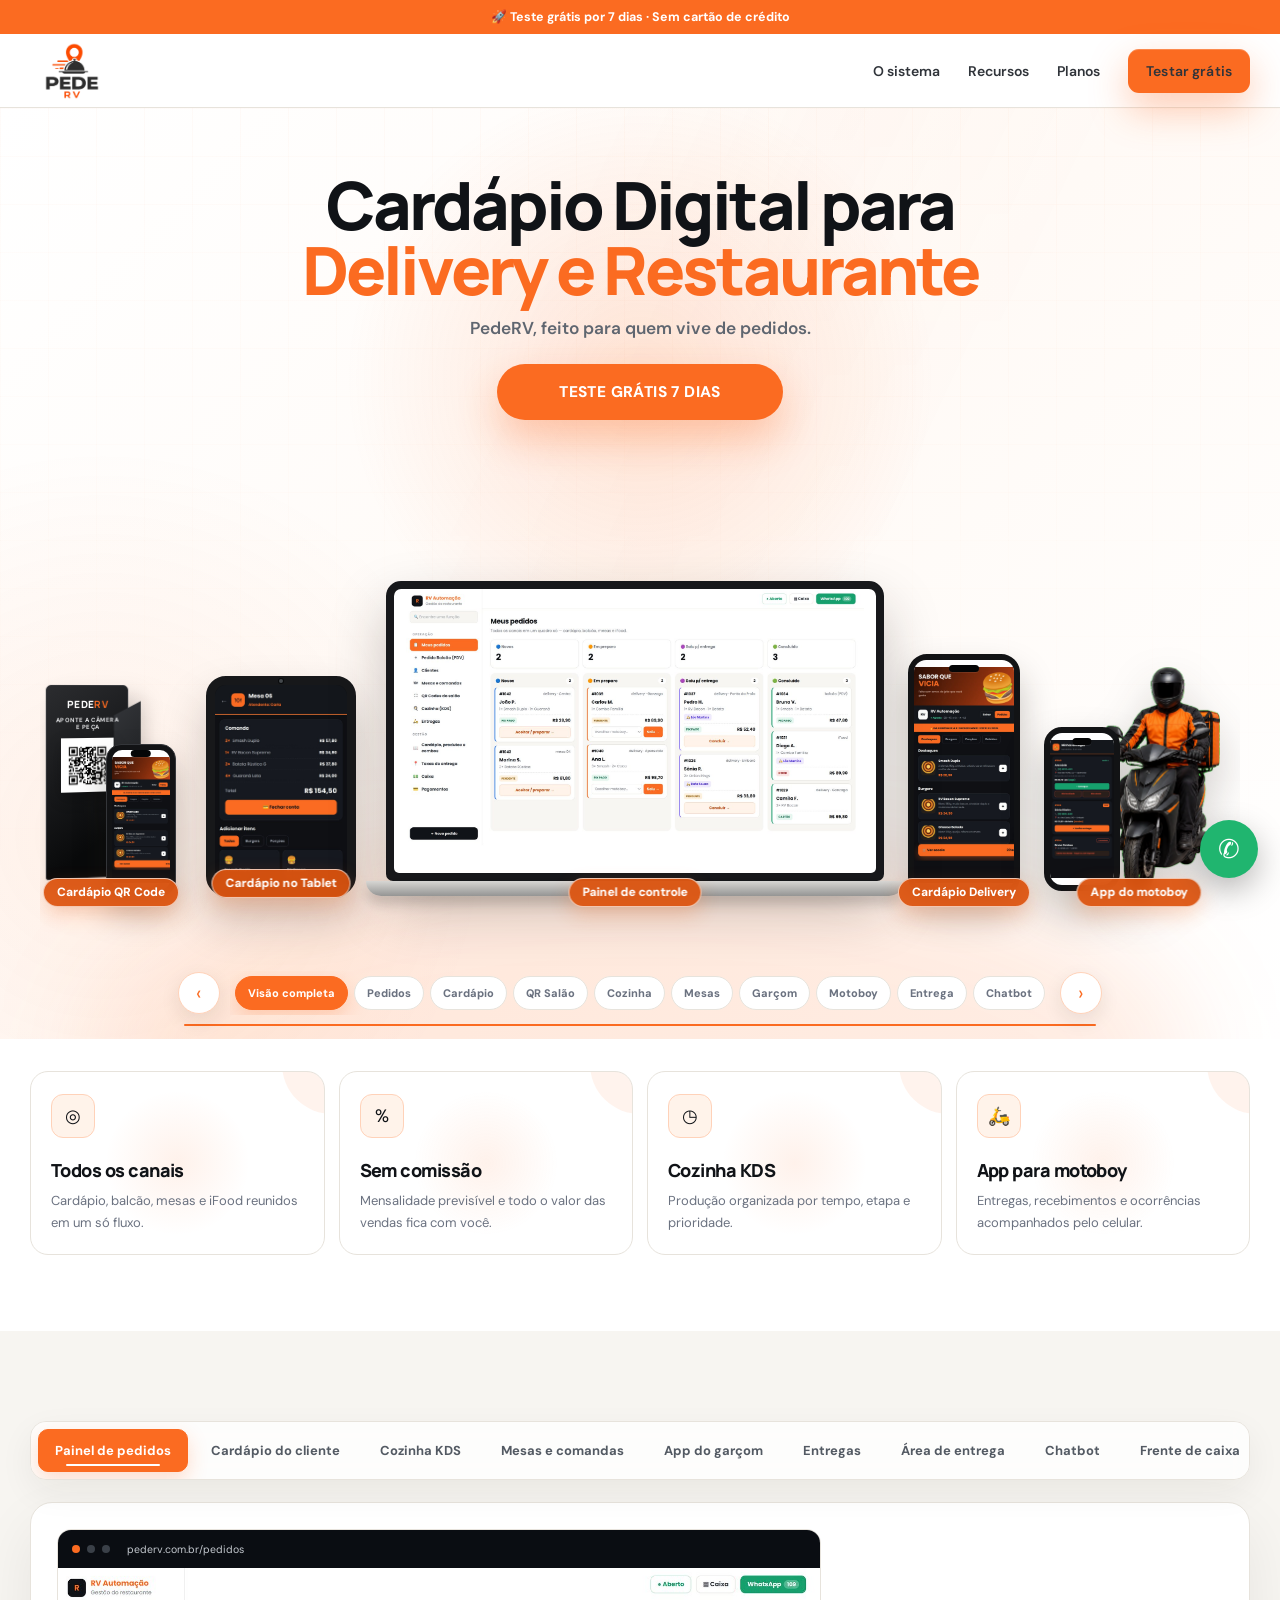
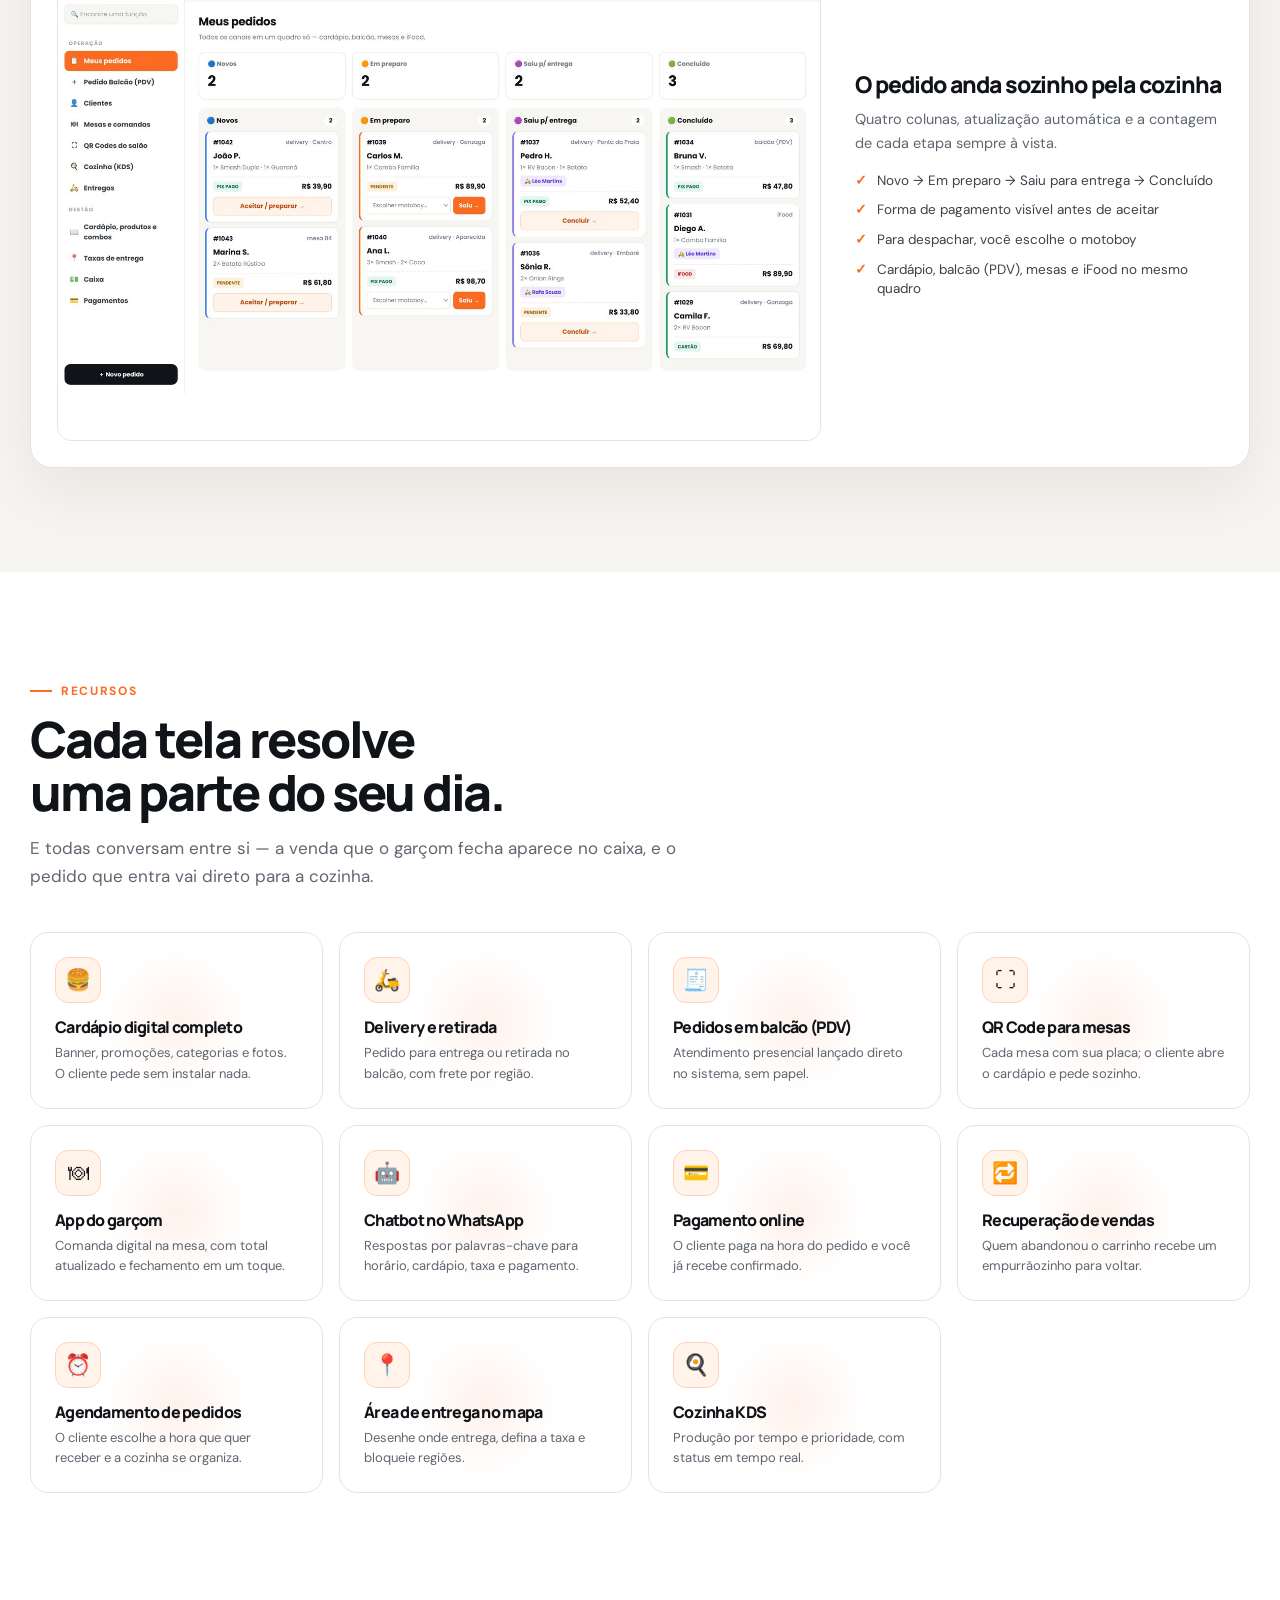
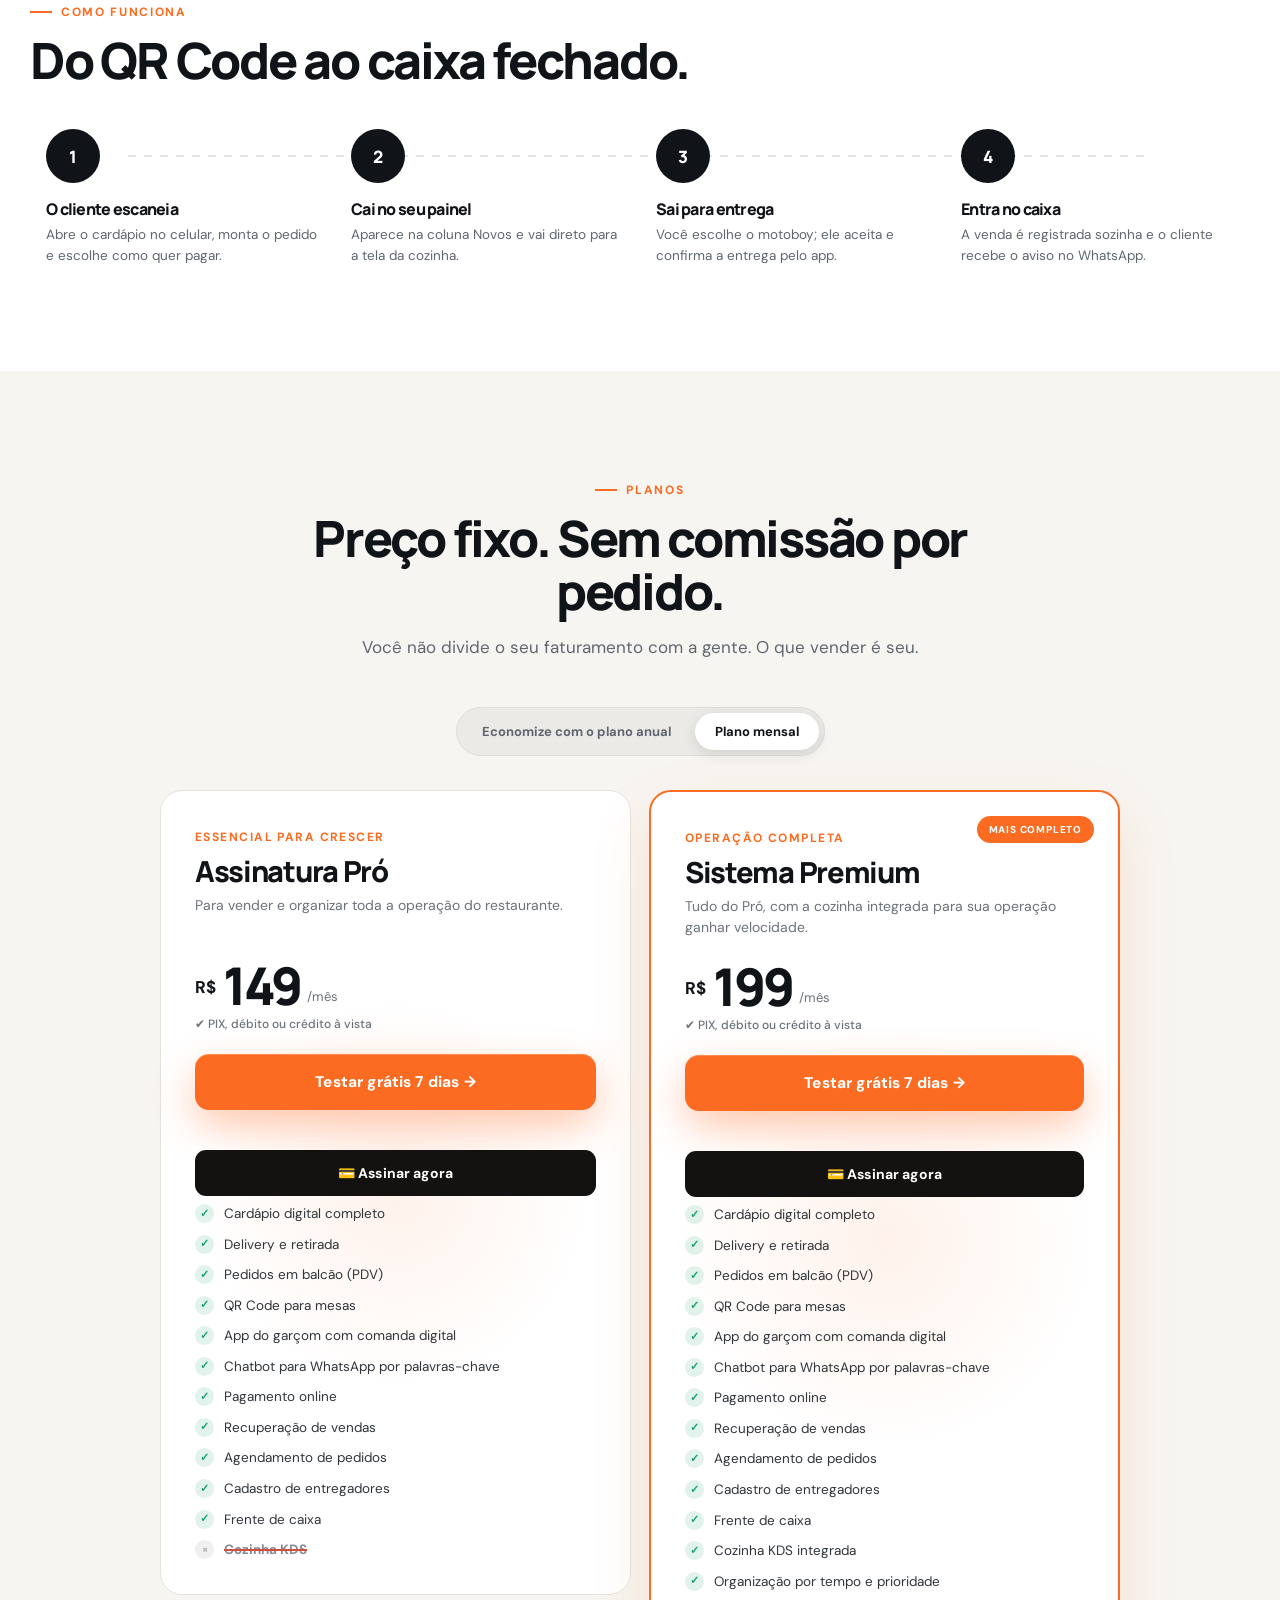
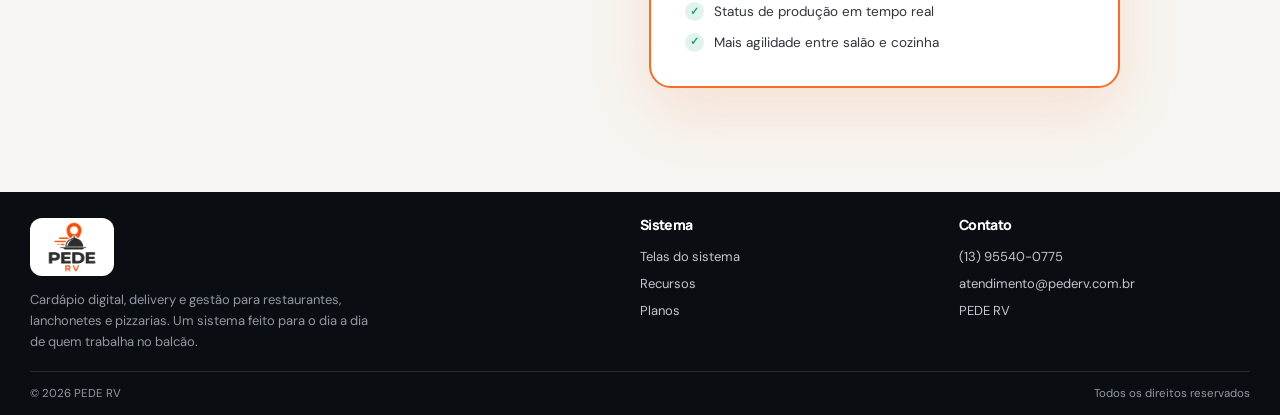
==== index.html @ 74d14cea "Importar projeto PedeRV da HostGator (pederv.com.br) Cópia completa do sistema v17 — PHP, views, lib" ====
<!doctype html>
<html lang="pt-BR">
<head>
<meta charset="utf-8">
<meta name="viewport" content="width=device-width,initial-scale=1">
<meta name="theme-color" content="#ffffff">
<title>PedeRV | Cardápio digital, delivery e gestão para restaurantes</title>
<meta name="description" content="Cardápio digital, delivery próprio, comandas, mesas e gestão de pedidos em uma plataforma simples. Planos a partir de R$ 149/mês.">
<meta property="og:title" content="PedeRV — Seu restaurante vende. A PedeRV organiza.">
<meta property="og:description" content="Cardápio digital, delivery próprio, comandas, mesas e gestão de pedidos em uma plataforma simples.">
<meta property="og:url" content="https://pederv.com.br/">
<link rel="canonical" href="https://pederv.com.br/">
<link rel="preconnect" href="https://fonts.googleapis.com">
<link rel="preconnect" href="https://fonts.gstatic.com" crossorigin>
<link href="https://fonts.googleapis.com/css2?family=DM+Sans:wght@400;500;600;700&family=Manrope:wght@500;600;700;800&display=swap" rel="stylesheet">
<script type="application/ld+json">{"@context":"https://schema.org","@type":"SoftwareApplication","name":"PedeRV","applicationCategory":"BusinessApplication","operatingSystem":"Web","description":"Cardápio digital, delivery e gestão para restaurantes.","offers":[{"@type":"Offer","name":"Assinatura Pró","price":"149","priceCurrency":"BRL"},{"@type":"Offer","name":"Sistema Premium","price":"199","priceCurrency":"BRL"}],"provider":{"@type":"Organization","name":"PEDE RV","url":"https://pederv.com.br","email":"atendimento@pederv.com.br","telephone":"+55 13 99754-0052"}}</script>
<style>
:root{
  --ink:#101317; --ink2:#0a0d12;
  --o:#fb6b21; --o2:#ff8b3d; --osoft:#fff3ea; --oline:#ffd2b9;
  --paper:#f7f5f1; --line:#e7e3dc; --mut:#6b7280; --gr:#16a06d;
  --disp:'Manrope',sans-serif; --body:'DM Sans',sans-serif;
}
*{box-sizing:border-box;margin:0;padding:0}
html{scroll-behavior:smooth;scroll-padding-top:86px}
body{font-family:var(--body);background:#fff;color:var(--ink);-webkit-font-smoothing:antialiased;overflow-x:hidden}
a{color:inherit;text-decoration:none}
img{display:block;max-width:100%}
button{font:inherit;cursor:pointer;border:0;background:none}
:focus-visible{outline:2px solid var(--o);outline-offset:3px}
@media(prefers-reduced-motion:reduce){*{animation:none!important;transition:none!important;scroll-behavior:auto!important}}
.container{width:min(1220px,calc(100% - 40px));margin:auto}
.eyebrow{display:inline-flex;align-items:center;gap:9px;color:var(--o);font-size:12px;font-weight:700;letter-spacing:.14em;text-transform:uppercase}
.eyebrow:before{content:'';width:22px;height:2px;background:currentColor}
h1,h2,h3,h4{font-family:var(--disp);letter-spacing:-.045em;line-height:1.06}
.btn{min-height:56px;padding:0 28px;border-radius:14px;display:inline-flex;align-items:center;justify-content:center;gap:9px;font-weight:800;font-size:15.5px;letter-spacing:.01em;transition:transform .2s,background .2s,box-shadow .2s}
.btn:hover{transform:translateY(-2px)}
.btn-primary{background:var(--o);color:#fff;box-shadow:0 16px 38px rgba(251,107,33,.35),inset 0 1px 0 rgba(255,255,255,.2)}
.btn-primary:hover{background:var(--o2);box-shadow:0 20px 44px rgba(251,107,33,.45)}
.btn-ghost{border:2px solid #c8c3bc;background:#fff;color:var(--ink);font-weight:700}
.btn-ghost:hover{border-color:var(--o);color:var(--o);background:#fff9f5}

/* ---------- TOPBAR + NAV ---------- */
.topbar{background:var(--o);color:#fff;text-align:center;font-size:12.5px;font-weight:700;padding:9px 16px}
.nav{position:sticky;top:0;z-index:40;height:74px;background:rgba(255,255,255,.94);backdrop-filter:blur(16px);border-bottom:1px solid var(--line)}
.nav-inner{height:100%;display:flex;align-items:center;gap:34px}
.logo{display:flex;align-items:center;gap:11px}
.brand-logo{width:84px;height:58px;object-fit:contain}
.nav .brand-logo{mix-blend-mode:multiply}
footer .brand-logo{background:#fff;border-radius:12px;padding:3px}
.logo .mark{width:40px;height:40px;border-radius:11px;background:var(--ink);color:var(--o);display:grid;place-items:center;font-family:var(--disp);font-weight:800;font-size:19px}
.logo-text{font-family:var(--disp);font-weight:800;font-size:19px;letter-spacing:-.04em}
.logo-text b{color:var(--o)}
.nav-links{display:flex;align-items:center;gap:28px;margin-left:auto}
.nav-links>a{font-size:14px;font-weight:600;color:#30343a}
.nav-links>a:hover{color:var(--o)}
.nav-cta{min-height:44px;padding:0 18px;border-radius:11px;font-size:14px}
.menu-btn{display:none;margin-left:auto;width:44px;height:44px;border:1px solid var(--line);border-radius:11px}

/* ---------- HERO ---------- */
.hero{position:relative;padding:54px 0 24px;overflow:hidden;color:var(--ink);background:
  radial-gradient(circle at 50% 29%,rgba(251,107,33,.16),transparent 32%),
  radial-gradient(circle at 8% 78%,rgba(251,107,33,.08),transparent 28%),
  linear-gradient(135deg,#fff 0%,#fffaf6 52%,#fff 100%)}
.hero:before{content:'';position:absolute;inset:0;opacity:.55;pointer-events:none;background-image:
  linear-gradient(rgba(251,107,33,.045) 1px,transparent 1px),
  linear-gradient(90deg,rgba(251,107,33,.045) 1px,transparent 1px),
  linear-gradient(115deg,transparent 35%,rgba(251,107,33,.05) 50%,transparent 66%);background-size:48px 48px,48px 48px,100% 100%;mask-image:linear-gradient(to bottom,#000,transparent 92%)}
.hero:after{content:'';position:absolute;left:50%;bottom:-240px;width:1100px;height:430px;transform:translateX(-50%);border-radius:50%;background:rgba(251,107,33,.12);filter:blur(55px);pointer-events:none}
.hero-layout{position:relative;z-index:2;display:block;text-align:center}
.hero-top{text-align:center;position:relative;z-index:5;max-width:990px;margin:0 auto}
.hero .eyebrow{color:var(--o);font-size:12px;letter-spacing:.11em}
.hero .eyebrow:before{display:none}
.hero h1{font-size:clamp(42px,5.2vw,72px);font-weight:800;margin:10px auto 14px;max-width:980px;line-height:.98;text-wrap:balance}
.hero h1 span{display:block;color:var(--o)}
.hero-lead{font-size:clamp(14px,1.35vw,18px);line-height:1.5;color:#5f6670;max-width:660px;margin:0 auto 22px;font-weight:600}
.hero-actions{display:flex;gap:12px;justify-content:center;flex-wrap:wrap}
.hero .hero-actions .btn-primary{min-width:286px;background:var(--o);color:#fff;border-radius:999px;box-shadow:0 18px 42px rgba(251,107,33,.32);text-transform:uppercase;letter-spacing:.025em}
.hero .hero-actions .btn-primary:hover{background:var(--o2);box-shadow:0 22px 48px rgba(251,107,33,.4)}
@media(max-width:600px){
  .hero-actions{flex-direction:column;gap:10px}
  .hero-actions .btn{width:100%;min-height:58px;font-size:17px;letter-spacing:.02em;border-radius:16px;justify-content:center}
  .hero-actions .btn-primary{box-shadow:0 18px 40px rgba(251,107,33,.4)}
  .hero-actions .btn-ghost{border-width:2px;font-weight:800}
}
.hero-checks{display:none}

/* ---------- CARROSSEL ---------- */
.stage{position:relative;z-index:2;margin:0;min-width:0}
.carousel{background:#fff;border:1px solid var(--line);border-radius:24px;padding:12px;
  box-shadow:0 34px 90px rgba(57,37,21,.18);position:relative;transform:perspective(1400px) rotateY(-2deg)}
.c-bar{height:44px;background:var(--ink2);border-radius:14px 14px 0 0;display:flex;align-items:center;gap:7px;padding:0 16px;position:relative;z-index:3}
.c-bar i{width:8px;height:8px;border-radius:50%;background:#3a4048;display:block}
.c-bar i:first-child{background:var(--o)}
.c-bar strong{margin-left:8px;font-family:var(--disp);font-weight:700;font-size:12px;color:#fff}
.c-body{position:relative;height:430px;background:#f3f5f7;border-radius:0 0 14px 14px;overflow:hidden}
.slide{position:absolute;inset:0;opacity:0;visibility:hidden;transform:translateX(16px);
  transition:opacity .5s,transform .5s,visibility .5s;display:grid;place-items:center;padding:22px}
.slide.active{opacity:1;visibility:visible;transform:none}
.slide img{max-width:100%;max-height:100%;object-fit:contain;border-radius:8px}
.slide.desk img{width:100%;height:100%;object-fit:contain}
.slide.duo{display:flex;align-items:center;justify-content:center;gap:26px;flex-wrap:wrap}
.slide .ph{width:214px;background:#0a0d12;border:7px solid #0a0d12;border-radius:26px;overflow:hidden;
  box-shadow:0 20px 44px rgba(16,19,23,.24)}
.slide .ph img{width:100%;border-radius:20px}
.slide .duo-copy{max-width:270px}
.slide .duo-copy h4{font-size:20px;font-weight:800;margin-bottom:9px}
.slide .duo-copy p{font-size:13.5px;line-height:1.55;color:#5f6670}
.slide .journey{display:flex;gap:6px;flex-wrap:wrap;margin-top:14px}
.slide .journey span{background:#fff;border:1px solid var(--line);border-radius:99px;padding:6px 10px;font-size:10.5px;font-weight:700;color:#4a5058}
.slide .journey span.on{background:var(--osoft);border-color:var(--oline);color:#c8500e}
.cap{position:absolute;left:24px;bottom:22px;z-index:4;background:rgba(10,13,18,.92);color:#fff;
  border-radius:12px;padding:11px 15px;box-shadow:0 10px 28px rgba(0,0,0,.24)}
.cap b{display:block;font-family:var(--disp);font-weight:700;font-size:13px}
.cap small{display:block;color:#b8bec6;font-size:10.5px;margin-top:3px}
.c-dots{position:absolute;top:12px;right:20px;z-index:5;display:flex;gap:5px}
.c-dots button{width:7px;height:7px;border-radius:99px;background:#5a616b;transition:.25s}
.c-dots button.on{width:22px;background:var(--o)}
.c-arrows{position:absolute;right:22px;bottom:22px;z-index:5;display:flex;gap:7px}
.c-arrows button{width:36px;height:36px;border-radius:10px;background:#fff;color:var(--ink);
  box-shadow:0 6px 18px rgba(0,0,0,.16);font-size:17px;line-height:1}

/* ---------- BENEFÍCIOS ---------- */
.trust{background:#fff;padding:32px 0 76px}
.trust-inner{display:grid;grid-template-columns:repeat(4,1fr);gap:14px}
.trust-item{min-width:0;border:1px solid var(--line);border-radius:18px;padding:22px 20px;background:#fff;position:relative;overflow:hidden;transition:.25s}
.trust-item:before{content:attr(data-icon);width:42px;height:42px;border-radius:12px;background:var(--osoft);border:1px solid var(--oline);display:grid;place-items:center;font-size:18px;margin-bottom:20px}
.trust-item:after{content:'';position:absolute;width:100px;height:100px;border-radius:50%;right:-58px;top:-58px;background:rgba(251,107,33,.08);transition:.25s}
.trust-item:hover{transform:translateY(-4px);border-color:var(--oline);box-shadow:0 18px 44px rgba(33,27,21,.08)}
.trust-item:hover:after{transform:scale(1.35)}
.trust-item strong{display:block;font-family:var(--disp);font-weight:800;font-size:18px;color:var(--ink);letter-spacing:-.03em;margin-bottom:7px}
.trust-item span{font-size:13px;line-height:1.5;color:#6b7280}

/* ---------- SHOWCASE ---------- */
.showcase{padding:90px 0 104px;background:var(--paper)}
.sec-head{max-width:660px;margin-bottom:42px}
.sec-head h2{font-size:clamp(30px,4.4vw,50px);font-weight:800;margin:14px 0 16px}
.sec-head p{font-size:17px;line-height:1.62;color:#5f6670}
.tabs{display:flex;gap:6px;overflow-x:auto;padding:7px;margin-bottom:22px;scrollbar-width:none;background:rgba(255,255,255,.78);border:1px solid var(--line);border-radius:16px;box-shadow:0 12px 34px rgba(33,27,21,.06);backdrop-filter:blur(10px)}
.tabs::-webkit-scrollbar{display:none}
.tab{white-space:nowrap;border:1px solid transparent;background:transparent;color:#535a63;
  font-weight:700;font-size:13px;padding:12px 16px;border-radius:10px;transition:.2s}
.tab:hover{background:#fff;color:var(--ink)}
.tab.active{background:var(--o);color:#fff;border-color:var(--o);box-shadow:0 8px 20px rgba(251,107,33,.22)}
.view{display:none;background:#fff;border:1px solid var(--line);border-radius:22px;padding:26px;
  box-shadow:0 24px 60px rgba(33,27,21,.07);grid-template-columns:1.35fr .65fr;gap:34px;align-items:center}
.view.active{display:grid;animation:fade .3s ease}
.view.mob{grid-template-columns:.55fr 1.45fr}
@keyframes fade{from{opacity:0;transform:translateY(8px)}to{opacity:1;transform:none}}
.shot-browser{border-radius:14px;overflow:hidden;border:1px solid var(--line);background:#f1f3f5}
.shot-bar{height:38px;background:var(--ink2);display:flex;align-items:center;gap:7px;padding:0 14px}
.shot-bar i{width:8px;height:8px;border-radius:50%;background:#3a4048;display:block}
.shot-bar i:first-child{background:var(--o)}
.shot-bar span{margin-left:10px;font-size:10.5px;color:#c3c8ce}
.shot-phone{width:min(250px,100%);margin:auto;background:#0a0d12;border:7px solid #0a0d12;border-radius:28px;
  overflow:hidden;box-shadow:0 22px 46px rgba(16,19,23,.24)}
.shot-phone img{width:100%;border-radius:21px}
.view-copy h3{font-size:23px;font-weight:800;margin-bottom:12px}
.view-copy p{font-size:14.5px;line-height:1.6;color:#5f6670;margin-bottom:16px}
.vlist{display:grid;gap:10px}
.vlist span{display:flex;gap:10px;align-items:flex-start;font-size:13.5px;color:#3d434a;line-height:1.45}
.vlist i{color:var(--o);font-weight:800;font-style:normal;flex:none}

/* ---------- RECURSOS ---------- */
.features{padding:104px 0;background:#fff}
.fgrid{display:grid;grid-template-columns:repeat(4,1fr);gap:16px}
.fcard{border:1px solid var(--line);border-radius:18px;padding:24px;background:#fff;transition:.25s}
.fcard:hover{border-color:var(--oline);box-shadow:0 18px 44px rgba(33,27,21,.08);transform:translateY(-4px)}
.fcard .ic{width:46px;height:46px;border-radius:13px;background:var(--osoft);border:1px solid var(--oline);
  display:grid;place-items:center;font-size:21px;margin-bottom:16px}
.fcard h4{font-size:16px;font-weight:800;margin-bottom:7px}
.fcard p{font-size:13px;line-height:1.55;color:#5f6670}

/* ---------- PASSOS (círculo preto, número branco) ---------- */
.steps{padding:0 0 104px;background:#fff}
.sgrid{display:grid;grid-template-columns:repeat(4,1fr);position:relative}
.sgrid:before{content:'';position:absolute;top:26px;left:8%;right:8%;height:2px;
  background:repeating-linear-gradient(90deg,var(--line) 0 8px,transparent 8px 16px)}
.step{padding:0 16px;position:relative}
.step .num{width:54px;height:54px;border-radius:50%;background:var(--ink);color:#fff;
  font-family:var(--disp);font-weight:800;font-size:17px;display:grid;place-items:center;margin-bottom:18px;position:relative;z-index:1}
.step h4{font-size:16px;font-weight:800;margin-bottom:7px}
.step p{font-size:13.5px;line-height:1.55;color:#5f6670}

/* ---------- HERO SHOWCASE ---------- */
.hero-showcase{position:relative;width:min(1200px,100%);margin:18px auto 0;outline:none}
.hero-viewport{position:relative;height:530px;overflow:hidden;border-radius:0;background:transparent}
.hero-track{position:relative;width:100%;height:100%}
.hero-slide{position:absolute;inset:0;display:grid;place-items:center;opacity:0;visibility:hidden;transform:translateX(42px) scale(.985);transition:opacity .62s ease,transform .62s cubic-bezier(.2,.8,.2,1),visibility .62s}
.hero-slide.is-active{opacity:1;visibility:visible;transform:none;z-index:2}
.hero-slide.is-before{transform:translateX(-42px) scale(.985)}
.hero-montage{position:relative;width:100%;height:100%;display:grid;grid-template-columns:130px 170px minmax(440px,1fr) 120px 190px;gap:20px;align-items:end;padding:45px 6px 72px;filter:none;background:transparent}
.hm-device{position:relative;inset:auto;width:auto;margin:0;min-width:0}
.hm-screen{position:relative;display:block;width:100%;height:100%;overflow:hidden;background:#f6f6f6}
.hm-screen img,.hi-screen img{display:block;width:100%;height:100%;object-fit:contain;object-position:center;background:#fff}
.hm-device figcaption{position:absolute;z-index:8;left:50%;bottom:-11px;transform:translateX(-50%);white-space:nowrap;background:rgba(222,84,15,.94);border:1px solid rgba(255,255,255,.65);color:#fff;border-radius:999px;padding:7px 13px;font:800 12px/1.1 var(--body);box-shadow:0 8px 20px rgba(251,107,33,.24);backdrop-filter:blur(8px)}
.hm-tablet{width:150px;height:220px;justify-self:center;z-index:2;background:#161719;border:9px solid #17181a;border-radius:20px;box-shadow:0 24px 45px rgba(35,29,24,.22)}
.hm-tablet:before{content:'';position:absolute;z-index:4;top:-6px;left:50%;width:4px;height:4px;transform:translateX(-50%);border-radius:50%;background:#44484c;box-shadow:0 0 0 1px #090a0b}
.hm-tablet .hm-screen{border-radius:11px;background:#0f1012}
.hm-tablet .hm-screen img{width:100%;height:100%;object-fit:cover;object-position:center top;background:#0f1012}
.hm-qr{height:275px;z-index:5;display:flex;align-items:flex-end;justify-content:center}
.hm-qr-phone{position:absolute;right:0;bottom:0;width:54%;aspect-ratio:9/19.5;padding:5px;background:#121315;border:1px solid #34363a;border-radius:15px;box-shadow:0 18px 32px rgba(35,29,24,.26)}
.hm-qr-phone .hm-screen{border-radius:10px;background:#111}
.hm-qr-stand,.hi-qr-stand{position:relative;color:#fff;background:linear-gradient(145deg,#2b2c2f,#090a0b 78%);border:1px solid #34363a;box-shadow:12px 16px 24px rgba(23,18,14,.28);transform:perspective(420px) rotateY(7deg) skewY(-1.5deg);overflow:visible}
.hm-qr-stand{position:absolute;left:0;bottom:7%;width:64%;height:70%;padding:13px 8px 10px;border-radius:5px 5px 2px 2px}
.hm-qr-stand:after,.hi-qr-stand:after{content:'';position:absolute;z-index:-1;right:-17%;bottom:-2%;width:34%;height:94%;background:linear-gradient(135deg,#34363a,#090a0b);clip-path:polygon(0 8%,100% 0,100% 100%,0 92%)}
.qr-brand{display:block;text-align:center;font:800 10px/1 var(--disp);letter-spacing:.04em}
.qr-brand b{color:var(--o)}
.qr-title{display:block;margin:8px 0 7px;text-align:center;font:700 6px/1.2 var(--body);color:#e4e5e7;text-transform:uppercase;letter-spacing:.08em}
.qr-code{position:relative;display:block;width:82%;aspect-ratio:1;margin:auto;border:5px solid #fff;background:#fff url('index/imagens/qr-code-pederv.png') center/contain no-repeat;box-shadow:0 6px 14px rgba(0,0,0,.24)}
.qr-code:before{content:none}
.hm-laptop{height:315px;z-index:3}
.hm-laptop-shell{height:calc(100% - 15px);background:#17181b;border:8px solid #17181b;border-radius:15px 15px 7px 7px;overflow:hidden;box-shadow:0 27px 55px rgba(35,29,24,.25)}
.hm-laptop-shell .hm-screen{border-radius:5px}
.hm-laptop-base{height:15px;width:108%;margin-left:-4%;border-radius:0 0 15px 15px;background:linear-gradient(#d7d6d3,#959594);box-shadow:0 8px 12px rgba(35,29,24,.18)}
.hm-delivery{height:270px;display:flex;align-items:flex-end;justify-content:center}
.hm-delivery-phone{position:relative;width:112px;aspect-ratio:9/19.5;background:#121315;border:6px solid #121315;border-radius:19px;overflow:visible;box-shadow:0 20px 35px rgba(35,29,24,.26)}
.hm-phone{aspect-ratio:9/19.5;z-index:7;background:#121315;border:6px solid #121315;border-radius:18px;overflow:visible;box-shadow:0 22px 42px rgba(35,29,24,.26)}
.hm-delivery-phone:before,.hm-phone:before,.hm-qr-phone:before{content:'';position:absolute;z-index:5;top:5px;left:50%;width:30%;height:7px;transform:translateX(-50%);background:#050607;border-radius:999px;box-shadow:0 1px 0 rgba(255,255,255,.08)}
.hm-delivery-phone:after,.hm-phone:after,.hm-qr-phone:after{content:none}
.hm-delivery-phone .hm-screen,.hm-phone .hm-screen{border-radius:12px}
.hm-motoboy{height:300px;display:grid;grid-template-columns:76px 1fr;gap:0;align-items:end;justify-items:start}
.hm-motoboy .hm-phone{position:relative;width:76px;margin-bottom:5px}
.hm-rider{position:relative;z-index:6;width:122px;height:300px;margin-left:-14px;object-fit:contain;object-position:left bottom;pointer-events:none;filter:drop-shadow(0 20px 22px rgba(35,29,24,.2))}
.hero-individual{width:100%;height:100%;display:grid;grid-template-rows:1fr auto;align-items:center;justify-items:center;padding:7px 70px 12px}
.hi-device{position:relative;display:grid;place-items:center;min-height:0}
.hi-device.is-phone{width:210px;aspect-ratio:9/19.5;padding:7px;background:#121315;border-radius:23px;box-shadow:0 28px 60px rgba(35,29,24,.24)}
.hi-device.is-phone:before{content:'';position:absolute;z-index:3;top:7px;left:50%;width:34%;height:10px;transform:translateX(-50%);background:#121315;border-radius:0 0 8px 8px}
.hi-device.is-phone .hi-screen{height:100%;border-radius:16px;overflow:hidden;background:#fff}
.hi-device.is-phone .hi-screen img{object-fit:contain;background:#111}
.hi-device.is-desktop{width:min(760px,74vw);align-self:center}
.hi-device.is-desktop .hi-shell{width:100%;aspect-ratio:16/9;padding:9px;background:#151619;border-radius:17px 17px 7px 7px;box-shadow:0 28px 60px rgba(35,29,24,.24)}
.hi-device.is-desktop .hi-screen{height:100%;overflow:hidden;border-radius:8px;background:#fff}
.hi-device.is-desktop .hi-base{height:14px;width:108%;margin-left:-4%;border-radius:0 0 17px 17px;background:linear-gradient(#d8d7d4,#999)}
.hi-device.is-qr{width:min(520px,82vw);height:435px;display:flex;align-items:flex-end;justify-content:center;gap:28px}
.hi-qr-stand{z-index:2;width:180px;height:290px;padding:28px 18px 18px;border-radius:8px 8px 3px 3px;margin-bottom:16px}
.hi-qr-stand .qr-brand{font-size:19px}.hi-qr-stand .qr-title{font-size:9px;margin:20px 0 14px}.hi-qr-stand .qr-code{border-width:9px}
.hi-qr-phone,.hi-motoboy-phone{position:relative;z-index:4;aspect-ratio:9/19.5;padding:7px;background:#121315;border-radius:23px;box-shadow:0 28px 55px rgba(35,29,24,.24)}
.hi-qr-phone{width:205px}
.hi-qr-phone:before,.hi-motoboy-phone:before{content:'';position:absolute;z-index:3;top:7px;left:50%;width:34%;height:10px;transform:translateX(-50%);background:#121315;border-radius:0 0 8px 8px}
.hi-qr-phone .hi-screen,.hi-motoboy-phone .hi-screen{height:100%;border-radius:16px;overflow:hidden;background:#111}
.hi-device.is-motoboy{width:min(650px,86vw);height:430px;display:flex;align-items:flex-end;justify-content:center;gap:28px}
.hi-motoboy-phone{flex:0 0 205px;width:205px;height:auto;z-index:5}
.hi-rider{width:min(270px,34vw);height:410px;object-fit:contain;object-position:center bottom;filter:drop-shadow(0 24px 24px rgba(35,29,24,.18))}
.hi-caption{position:relative;z-index:4;display:flex;align-items:center;gap:10px;max-width:min(720px,90vw);margin-top:9px;padding:9px 16px;border:1px solid var(--oline);border-radius:999px;background:rgba(255,255,255,.92);color:var(--ink);box-shadow:0 12px 25px rgba(35,29,24,.12);backdrop-filter:blur(10px)}
.hi-caption b{font:800 14px/1.2 var(--disp)}
.hi-caption span{font-size:12px;opacity:.82}
.hero-controls{position:relative;z-index:7;display:flex;align-items:center;justify-content:center;gap:10px;margin-top:3px}
.hero-arrow{flex:0 0 42px;width:42px;height:42px;border-radius:50%;display:grid;place-items:center;color:var(--o);background:#fff;border:1px solid var(--oline);box-shadow:0 7px 20px rgba(35,29,24,.09);font-size:20px;transition:.2s}
.hero-arrow:hover{color:#fff;background:var(--o);transform:translateY(-2px)}
.hero-tabs{display:flex;gap:6px;max-width:min(820px,calc(100vw - 150px));overflow-x:auto;overflow-y:hidden;padding:5px;scrollbar-width:none;scroll-snap-type:x proximity;overscroll-behavior:contain}
.hero-tabs::-webkit-scrollbar{display:none}
.hero-tab{flex:0 0 auto;scroll-snap-align:center;min-height:34px;padding:0 12px;border-radius:999px;color:#6b7280;background:#fff;border:1px solid var(--line);font-size:11px;font-weight:800;transition:.25s}
.hero-tab:hover{color:var(--o);border-color:var(--oline);background:var(--osoft)}
.hero-tab.is-active{color:#fff;background:var(--o);border-color:var(--o);box-shadow:0 7px 18px rgba(251,107,33,.22)}
.hero-progress{position:absolute;left:12%;right:12%;bottom:-11px;height:2px;border-radius:99px;overflow:hidden;background:rgba(251,107,33,.12)}
.hero-progress span{display:block;width:100%;height:100%;transform:scaleX(0);transform-origin:left;background:var(--o)}
.hero-showcase.is-running .hero-progress span{animation:heroProgress 5.4s linear forwards}
@keyframes heroProgress{to{transform:scaleX(1)}}

/* ---------- PLANOS ---------- */
.pricing{padding:104px 0;background:var(--paper)}
.pricing .sec-head{margin:0 auto 46px;text-align:center}
.pricing .sec-head p{margin:auto}
.pricing .eyebrow{justify-content:center}
.billing-toggle{display:flex;align-items:center;justify-content:center;gap:4px;width:max-content;max-width:100%;
  margin:0 auto 34px;padding:5px;background:#eceae7;border:1px solid #e1ded9;border-radius:999px}
.billing-toggle button{border:0;background:transparent;color:#5f6670;border-radius:999px;padding:12px 20px;
  font:700 13px/1 var(--body);cursor:pointer;transition:background .2s,color .2s,box-shadow .2s}
.billing-toggle button:hover{color:var(--ink)}
.billing-toggle button.active{background:#fff;color:var(--ink);box-shadow:0 4px 14px rgba(25,29,33,.12)}
.billing-toggle button:focus-visible{outline:3px solid rgba(251,107,33,.3);outline-offset:2px}
.plans{display:grid;grid-template-columns:repeat(2,1fr);gap:18px;max-width:960px;margin:auto;align-items:start}
.plan{background:#fff;border:1px solid var(--line);border-radius:22px;padding:34px;position:relative}
.plan.premium{border:2px solid var(--o);box-shadow:0 24px 60px rgba(251,107,33,.14)}
.popular{position:absolute;right:24px;top:24px;background:var(--o);color:#fff;border-radius:99px;
  padding:7px 12px;font-size:10px;font-weight:800;text-transform:uppercase;letter-spacing:.08em}
.plan-kicker{font-size:12px;color:var(--o);font-weight:700;text-transform:uppercase;letter-spacing:.12em}
.plan h3{font-size:29px;font-weight:800;margin:10px 0 8px}
.plan-desc{font-size:14px;color:#6b727a;line-height:1.5;min-height:44px}
.price{display:flex;align-items:flex-end;gap:7px;margin:24px 0 6px}
.price sup{font-size:17px;font-weight:700;margin-bottom:12px}
.price strong{font-family:var(--disp);font-weight:800;font-size:52px;line-height:.9;letter-spacing:-.055em}
.price span{font-size:13px;color:#6b727a;margin-bottom:5px}
.price-note{font-size:11.5px;color:#858c95}
.annual-total-label{margin-top:24px;font-size:11px;font-weight:800;text-transform:uppercase;letter-spacing:.08em;color:#858c95}
.annual-price .price{margin-top:8px}
.annual-installments{font-size:13px;color:#5f6670}
.annual-installments strong{color:var(--ink);font-size:15px}
.annual-saving{display:inline-flex;margin-top:9px;padding:6px 9px;border-radius:999px;background:rgba(22,160,109,.1);
  color:#0f8059;font-size:11px;font-weight:800}
.plan .btn{width:100%;margin:22px 0 24px}
.feature-list{display:grid;gap:11px;list-style:none}
.feature-list li{display:flex;gap:10px;align-items:flex-start;font-size:13.5px;color:#2f353b;line-height:1.45}
.check{width:19px;height:19px;flex:none;border-radius:50%;background:rgba(22,160,109,.13);
  color:var(--gr);display:grid;place-items:center;font-size:11px;font-weight:800}
.feature-list li.no{color:#9aa0a7}
.feature-list li.no .check{background:#f1f0ee;color:#a8aeb5}
.feature-list li.no .excluded{text-decoration:line-through;text-decoration-thickness:2px;text-decoration-color:#d14f3c;font-weight:700;color:#858c95}

/* ---------- PLANOS — novos elementos ---------- */
.pay-methods{font-size:12px;color:#6b727a;margin:2px 0 0;font-weight:500}
.annual-opt-block{margin-top:18px}
.annual-opt-block:first-child{margin-top:24px}
.annual-opt-label{font-size:11px;font-weight:800;text-transform:uppercase;letter-spacing:.08em;color:#858c95;margin:0 0 4px}
.annual-opt-block .price{margin-top:6px}
.annual-divider{text-align:center;font-size:12px;color:#a8aeb5;font-weight:700;margin:14px 0 0;position:relative}
.annual-divider::before,.annual-divider::after{content:'';display:inline-block;width:36%;height:1px;background:#e5e3df;vertical-align:middle;margin:0 8px}
.monthly-cta,.annual-cta{display:flex;flex-direction:column;gap:8px;margin:16px 0 8px}
.monthly-cta[hidden],.annual-cta[hidden]{display:none!important}
.monthly-cta .btn,.annual-cta .btn,.monthly-cta .btn-assinar-parc,.annual-cta .btn-assinar-parc{margin:0}

/* ---------- BOTÃO ASSINAR ---------- */
.btn-assinar{background:#141210;color:#fff;font-size:14px;min-height:46px;padding:0 20px;border-radius:11px;display:inline-flex;align-items:center;justify-content:center;gap:7px;font-weight:700;transition:background .2s,transform .2s;width:100%}
.btn-assinar:hover{background:#2a2520;transform:translateY(-1px)}
.btn-assinar-parc{background:transparent;color:#141210;border:2px solid #d6d3ce;font-size:14px;min-height:46px;padding:0 20px;border-radius:11px;display:inline-flex;align-items:center;justify-content:center;gap:7px;font-weight:700;transition:background .2s,border-color .2s,transform .2s;width:100%;text-decoration:none}
.btn-assinar-parc:hover{background:#f8f7f5;border-color:#a8aeb5;transform:translateY(-1px)}

/* ---------- MODAL DE PAGAMENTO ---------- */
.rv-pay-modal{position:fixed;inset:0;z-index:9999;display:none;align-items:flex-start;justify-content:center;padding:24px 16px;overflow-y:auto}
.rv-pay-modal.open{display:flex}
.rv-pay-modal .rv-modal-bg{position:fixed;inset:0;background:rgba(12,10,8,.62);backdrop-filter:blur(3px)}
.rv-pay-modal .rv-modal-card{position:relative;z-index:2;width:min(540px,100%);background:#fff;border-radius:20px;padding:30px 28px;box-shadow:0 40px 90px rgba(20,15,10,.35);margin:auto}
.pay-tabs{display:flex;gap:0;background:#f4f1ec;border-radius:10px;padding:4px;margin:16px 0 20px}
.pay-tab{flex:1;padding:10px;border-radius:8px;font-size:13px;font-weight:700;color:#6b7280;cursor:pointer;text-align:center;transition:all .18s}
.pay-tab.active{background:#fff;color:#141210;box-shadow:0 1px 4px rgba(0,0,0,.1)}
.card-type-toggle{display:flex;gap:8px;margin:0 0 14px}
.ct-btn{flex:1;padding:10px;border:2px solid #e5e0d8;background:#fff;border-radius:10px;font-size:13px;font-weight:700;color:#6b7280;cursor:pointer;transition:all .18s}
.ct-btn.active{border-color:var(--o);background:#FFF3EC;color:#141210}
.pay-pane{display:none}.pay-pane.active{display:block}
.pix-box{background:#f0faf4;border:1.5px solid #a7e8c6;border-radius:14px;padding:20px;text-align:center;margin:14px 0}
.pix-qr-wrap{margin:12px auto 14px;width:fit-content}
.pix-qr-wrap img{width:180px;height:180px;border-radius:10px;border:3px solid #fff;box-shadow:0 4px 18px rgba(0,0,0,.12);display:block}
.pix-qr-label{font-size:11px;color:#4a7a62;font-weight:700;margin-bottom:6px;text-transform:uppercase;letter-spacing:.06em}
.pix-key-display{background:#fff;border:1px solid #d0d9d4;border-radius:9px;padding:12px 14px;font-size:13px;font-weight:700;font-family:monospace;color:#141210;margin:10px 0;word-break:break-all;text-align:left}
.pix-copy-btn{background:#16a06d;color:#fff;border-radius:9px;padding:11px 18px;font-weight:700;font-size:13px;cursor:pointer;width:100%;margin-top:6px}
.pix-copy-btn:hover{background:#128555}
@media(min-width:600px){.pix-mobile-hint{display:none}}
@media(max-width:599px){.pix-desktop-note{display:none}}
.pay-field{margin:12px 0}
.pay-field label{display:block;font-size:12px;font-weight:700;color:#3a3833;margin-bottom:6px}
.pay-field input{width:100%;border:1px solid #ddd6cd;border-radius:10px;padding:12px 13px;font-size:14px;background:#fbfaf8;color:#141210;font-family:inherit}
.pay-field input:focus{outline:none;border-color:var(--o);background:#fff}
.pay-row{display:flex;gap:10px}.pay-row .pay-field{flex:1}
.pay-total{background:#f7f5f1;border:1px solid #e7e3dc;border-radius:12px;padding:14px 16px;margin:16px 0;display:flex;justify-content:space-between;align-items:center}
.pay-total span{font-size:13px;color:#6b7280}
.pay-total b{font-size:18px;font-weight:800;color:#141210}
.pay-submit{background:var(--o);color:#fff;width:100%;padding:14px;border-radius:12px;font-size:15px;font-weight:700;cursor:pointer;margin-top:8px}
.pay-submit:hover{background:var(--o2)}
.pay-success-box{text-align:center;padding:16px 0}
.pay-success-icon{width:64px;height:64px;border-radius:50%;background:#e7f8ef;color:#16a06d;font-size:32px;display:grid;place-items:center;margin:0 auto 14px;font-weight:800}
@media(max-width:500px){.rv-pay-modal .rv-modal-card{padding:22px 16px}}

/* ---------- CTA (preto, texto branco) ---------- */
.final{padding:0 0 100px;background:var(--paper)}
.cta-box{background:var(--ink);color:#fff;border-radius:26px;padding:60px;display:flex;
  justify-content:space-between;align-items:center;gap:46px;position:relative;overflow:hidden}
.cta-box:before{content:'';position:absolute;width:340px;height:340px;border-radius:50%;
  background:rgba(251,107,33,.18);right:-130px;top:-150px}
.cta-box h2{font-size:clamp(28px,4.2vw,46px);font-weight:800;margin-bottom:14px;max-width:660px;color:#fff}
.cta-box p{color:#c3c8ce;font-size:15.5px;line-height:1.55;max-width:520px}
.cta-box .btn{flex:none;position:relative;z-index:1}

/* ---------- FOOTER ---------- */
footer{background:var(--ink2);color:#c3c8ce;padding:26px 0 14px}
footer .logo-text{color:#fff}
footer .logo-text b{color:#fff}
.fgridf{display:grid;grid-template-columns:1.4fr .7fr .7fr;gap:28px}
.fbrand p{font-size:13px;line-height:1.6;max-width:340px;margin-top:14px;color:#9299a2}
.fcol h4{color:#fff;font-size:14px;font-weight:800;margin-bottom:15px}
.fcol a,.fcol p{display:block;font-size:13px;margin:10px 0;color:#c3c8ce}
.fcol a:hover{color:#fff}
.fbot{border-top:1px solid rgba(255,255,255,.12);margin-top:18px;padding-top:14px;
  display:flex;justify-content:space-between;gap:12px;font-size:11.5px;flex-wrap:wrap;color:#9299a2}
.wa{position:fixed;right:22px;bottom:22px;z-index:30;width:58px;height:58px;border-radius:50%;
  background:#20b56f;color:#fff;display:grid;place-items:center;font-size:26px;
  box-shadow:0 12px 32px rgba(0,0,0,.28);transition:.2s}
.wa:hover{transform:scale(1.07)}

/* ---------- MOVIMENTO E INTERAÇÃO ---------- */
.scroll-progress{position:fixed;inset:0 0 auto;z-index:100;height:3px;pointer-events:none}
.scroll-progress span{display:block;width:100%;height:100%;background:linear-gradient(90deg,var(--o),#ff9b5e);transform:scaleX(0);transform-origin:left;box-shadow:0 0 14px rgba(251,107,33,.45)}
.nav{transition:height .25s,box-shadow .25s,background .25s}
.nav.scrolled{height:68px;background:rgba(255,255,255,.98);box-shadow:0 12px 34px rgba(26,20,15,.09)}
.motion-ready .reveal{opacity:0;transform:translateY(28px) scale(.985);transition:opacity .7s cubic-bezier(.2,.7,.2,1),transform .7s cubic-bezier(.2,.7,.2,1);transition-delay:var(--delay,0ms)}
.motion-ready .reveal.from-left{transform:translateX(-34px)}
.motion-ready .reveal.from-right{transform:translateX(34px)}
.motion-ready .reveal.is-visible{opacity:1;transform:none}
.btn{position:relative;overflow:hidden;isolation:isolate}
.btn .ripple{position:absolute;border-radius:50%;background:rgba(255,255,255,.38);transform:scale(0);animation:ripple .58s ease-out;pointer-events:none;z-index:0}
.btn-ghost .ripple{background:rgba(251,107,33,.16)}
@keyframes ripple{to{transform:scale(3.4);opacity:0}}
.carousel.is-dragging{cursor:grabbing;user-select:none}
.carousel:focus-visible{outline:3px solid rgba(251,107,33,.35);outline-offset:5px}
.c-progress{position:absolute;left:0;right:0;bottom:0;height:2px;background:rgba(255,255,255,.12);overflow:hidden}
.c-progress span{display:block;width:100%;height:100%;background:var(--o);transform:scaleX(0);transform-origin:left}
.c-progress.run span{animation:carouselProgress 5.2s linear forwards}
@keyframes carouselProgress{to{transform:scaleX(1)}}
.trust-item,.fcard,.plan{--mx:50%;--my:50%;background:radial-gradient(circle at var(--mx) var(--my),rgba(251,107,33,.09),transparent 42%),#fff}
.tab{position:relative}
.tab:after{content:'';position:absolute;left:18%;right:18%;bottom:5px;height:2px;border-radius:99px;background:currentColor;transform:scaleX(0);transition:transform .2s}
.tab:hover:after,.tab.active:after{transform:scaleX(1)}
.rv-modal.open .rv-modal-bg{animation:modalFade .25s ease both}
.rv-modal.open .rv-modal-card{animation:modalIn .38s cubic-bezier(.2,.8,.2,1) both}
@keyframes modalFade{from{opacity:0}}
@keyframes modalIn{from{opacity:0;transform:translateY(24px) scale(.97)}}

@media(prefers-reduced-motion:reduce){
  .motion-ready .reveal{opacity:1;transform:none}
  .c-progress.run span{animation:none;transform:scaleX(1)}
}

/* ---------- RESPONSIVO ---------- */
@media(max-width:1080px){.hero-top{text-align:center}.hero h1,.hero-lead{margin-left:auto;margin-right:auto}.hero-actions{justify-content:center}.stage{width:100%}.carousel{transform:none}.trust-inner{grid-template-columns:repeat(2,1fr)}.fgrid{grid-template-columns:repeat(2,1fr)}.sgrid{grid-template-columns:1fr 1fr;gap:30px}.sgrid:before{display:none}}
@media(max-width:980px){
  .nav-links{position:fixed;inset:74px 0 auto;background:#fff;border-bottom:1px solid var(--line);
    padding:22px 20px;display:none;flex-direction:column;align-items:stretch;gap:4px}
  .nav-links.open{display:flex}
  .nav-links>a{padding:12px}
  .menu-btn{display:grid;place-items:center}
  .c-body{height:470px}
  .view,.view.mob{grid-template-columns:1fr;gap:24px}
  .view-copy{order:2}
  .plans{grid-template-columns:1fr}
  .cta-box{flex-direction:column;align-items:flex-start;padding:40px 30px}
  .cta-box .btn{width:100%}
  .fgridf{grid-template-columns:1fr 1fr}
  .fbrand{grid-column:span 2}
}
@media(max-width:680px){
  .container{width:min(100% - 26px,1220px)}
  .hero{padding:34px 0 22px}
  .hero h1{width:100%;max-width:100%;font-size:clamp(32px,9.8vw,42px);line-height:1.01;margin:8px auto 14px}
  .hero-lead{font-size:14px;margin-bottom:18px}
  .hero .hero-actions .btn-primary{min-width:0;width:min(100%,330px)}
  .hero-showcase{margin-top:17px}
  .hero-viewport{height:360px;border-radius:0}
  .hero-slide{transform:translateX(24px) scale(.985)}
  .hero-slide.is-before{transform:translateX(-24px) scale(.985)}
  .hero-montage{grid-template-columns:repeat(7,minmax(0,1fr));grid-template-rows:120px 160px;gap:17px 7px;align-content:end;padding:10px 8px 42px}
  .hm-device figcaption{display:block;bottom:-10px;font-size:7px;padding:4px 6px;line-height:1;box-shadow:0 4px 10px rgba(251,107,33,.2)}
  .hm-qr{grid-column:1/3;grid-row:1;height:120px}
  .hm-qr-stand{padding:8px 4px 5px}.hm-qr-stand .qr-title{display:none}.hm-qr-stand .qr-code{border-width:3px}.hm-qr-phone{padding:2px;border-radius:9px}
  .hm-tablet{grid-column:3/6;grid-row:1;width:76px;height:108px;margin-bottom:1px;border-width:5px;border-radius:11px}
  .hm-laptop{grid-column:1/4;grid-row:2;height:145px}
  .hm-laptop-shell{border-width:5px;border-radius:8px 8px 4px 4px;height:calc(100% - 8px)}
  .hm-laptop-base{height:8px}
  .hm-delivery{grid-column:6/8;grid-row:1;height:120px}
  .hm-delivery-phone{width:46px;border-width:3px;border-radius:9px}
  .hm-motoboy{grid-column:4/8;grid-row:2;height:155px;grid-template-columns:38px 98px;gap:0;justify-content:center;justify-items:start}
  .hm-motoboy .hm-phone{width:38px;max-width:none;border-width:3px;border-radius:9px}
  .hm-rider{width:98px;height:155px;margin-left:-4px;object-position:left bottom}
  .hi-device.is-desktop{width:min(92vw,620px)}
  .hi-device.is-desktop .hi-shell{aspect-ratio:16/10;padding:5px;border-radius:10px 10px 4px 4px}
  .hi-device.is-desktop .hi-base{height:9px}
  .hi-device.is-phone{width:145px;border-radius:17px;padding:5px}
  .hi-device.is-phone .hi-screen{border-radius:12px}
  .hi-device.is-qr{width:94vw;height:300px;gap:18px}
  .hi-qr-stand{width:105px;height:175px;padding:14px 8px 8px;margin-bottom:8px}
  .hi-qr-stand .qr-brand{font-size:11px}.hi-qr-stand .qr-title{font-size:6px;margin:9px 0 7px}.hi-qr-stand .qr-code{border-width:5px}
  .hi-qr-phone{width:120px;padding:4px;border-radius:16px}
  .hi-device.is-motoboy{width:96vw;height:300px}
  .hi-motoboy-phone{flex-basis:130px;width:130px;padding:4px;border-radius:16px}
  .hi-rider{width:150px;height:280px}
  .hero-individual{padding:0 15px 8px}
  .hi-caption{max-width:94vw;padding:7px 11px;margin-top:5px}
  .hi-caption b{font-size:11px}.hi-caption span{display:none}
  .hero-controls{gap:4px}
  .hero-arrow{width:38px;height:38px;flex-basis:38px}
  .hero-tabs{max-width:calc(100vw - 105px);gap:4px}
  .hero-tab{min-height:31px;padding:0 10px;font-size:10px}
  .carousel{padding:7px;border-radius:17px}
  .c-bar{height:38px;border-radius:11px 11px 0 0}
  .c-body{height:390px;border-radius:0 0 11px 11px}
  .slide{padding:12px}
  .slide.duo{gap:12px}
  .slide .ph{width:130px;border-width:5px;border-radius:18px}
  .slide .duo-copy{max-width:150px}
  .slide .duo-copy h4{font-size:14px}
  .slide .duo-copy p{font-size:10.5px}
  .slide .journey{display:none}
  .cap{left:12px;bottom:12px;padding:8px 11px}
  .cap b{font-size:11px}.cap small{font-size:9px}
  .c-arrows{right:12px;bottom:12px}
  .trust{padding:20px 0 58px}
  .trust-inner{grid-template-columns:1fr}
  .fgrid{grid-template-columns:1fr}
  .sgrid{grid-template-columns:1fr}
  .showcase,.features,.pricing{padding:70px 0}
  .view{padding:16px}
  .cta-box{padding:34px 24px}
  .plan{padding:26px}
  .billing-toggle{width:100%}
  .billing-toggle button{flex:1;padding:12px 10px;font-size:12px}
}
</style>
<style>
/* Hero em duas colunas */
.hero .stage{padding-bottom:0}
/* Modal de cadastro */
.rv-modal{position:fixed;inset:0;z-index:9999;display:none;align-items:flex-start;justify-content:center;padding:24px 16px;overflow-y:auto}
.rv-modal.open{display:flex}
.rv-modal-bg{position:fixed;inset:0;background:rgba(12,10,8,.62);backdrop-filter:blur(3px)}
.rv-modal-card{position:relative;z-index:2;width:min(560px,100%);background:#fff;border-radius:20px;padding:30px 28px;box-shadow:0 40px 90px rgba(20,15,10,.35);margin:auto}
.rv-modal-x{position:absolute;top:12px;right:14px;width:36px;height:36px;border-radius:9px;font-size:22px;color:#8a7f76;background:#f4f1ec}
.rv-modal-x:hover{background:#ece7e0}
.rv-form-wrap h3,.rv-success h3{font-family:var(--disp,'Manrope',sans-serif);font-size:23px;font-weight:800;letter-spacing:-.03em;line-height:1.15;color:#141210}
.rv-sub{font-size:13.5px;color:#6b7280;margin:8px 0 20px}
.rv-row{display:flex;gap:11px;margin-bottom:11px;flex-wrap:wrap}
.rv-row>input{flex:1;min-width:170px}
#rvSignupForm input[type=text],#rvSignupForm input:not([type=radio]),#rvSignupForm select{width:100%;border:1px solid #ddd6cd;border-radius:11px;padding:13px 14px;font-size:14px;font-family:inherit;background:#fbfaf8;color:#141210}
#rvSignupForm input:focus,#rvSignupForm select:focus{outline:none;border-color:var(--o,#fb6b21);background:#fff}
.rv-field{margin:14px 0}
.rv-field>label{display:block;font-size:12.5px;font-weight:700;color:#3a3833;margin-bottom:8px}
.rv-radios{display:flex;gap:22px}
.rv-radios label{display:flex;align-items:center;gap:7px;font-size:14px;color:#333}
.rv-radios input{width:auto!important}
.rv-trial-plan{display:grid;gap:5px;margin:14px 0;padding:14px 15px;border:1px solid rgba(251,107,33,.28);
  border-radius:12px;background:#fff6f0}
.rv-trial-plan strong{font-size:13.5px;color:#141210}
.rv-trial-plan span{font-size:12.5px;line-height:1.5;color:#6b5b51}
.rv-err{background:#fdecea;border:1px solid #f5c2b8;color:#b3341f;border-radius:10px;padding:11px 13px;font-size:13px;margin:6px 0 12px}
.rv-submit{width:100%;margin-top:6px;justify-content:center}
.rv-fine{display:block;font-size:11px;color:#9a938a;margin-top:12px;line-height:1.5}
.rv-success{text-align:center;padding:8px 0}
.rv-check{width:64px;height:64px;border-radius:50%;background:#e7f8ef;color:#16a06d;font-size:34px;display:grid;place-items:center;margin:0 auto 16px;font-weight:800}
.rv-success p{font-size:14px;color:#5f6670;margin:8px auto 18px;max-width:400px;line-height:1.55}
.rv-access{text-align:left;background:#f7f5f1;border:1px solid #e7e3dc;border-radius:14px;padding:14px 16px;margin:0 0 18px;display:grid;gap:12px}
.rv-access>div{display:grid;gap:2px}
.rv-access span{font-size:11px;font-weight:700;text-transform:uppercase;letter-spacing:.08em;color:#9a938a}
.rv-access a{color:var(--o,#fb6b21);font-weight:700;font-size:14px;word-break:break-all}
.rv-access b{font-size:14px;color:#141210}
</style>

</head>
<body>

<div class="topbar">🚀 Teste grátis por 7 dias · Sem cartão de crédito</div>

<nav class="nav">
  <div class="container nav-inner">
    <a class="logo" href="#" aria-label="PedeRV"><img class="brand-logo" src="index/imagens/logo-pederv.png" alt="PedeRV"></a>
    <div class="nav-links" id="navlinks">
      <a href="#sistema">O sistema</a>
      <a href="#recursos">Recursos</a>
      <a href="#planos">Planos</a>
      <a class="btn btn-primary nav-cta" href="#signup" onclick="openSignup();return false;">Testar grátis</a>
    </div>
    <button class="menu-btn" id="menubtn" aria-label="Menu">☰</button>
  </div>
</nav>

<!-- ================= HERO ================= -->
<header class="hero">
  <div class="container hero-layout">
    <div class="hero-top">
      <h1>Cardápio Digital para <span>Delivery e Restaurante</span></h1>
      <p class="hero-lead">PedeRV, feito para quem vive de pedidos.</p>
      <div class="hero-actions">
        <a class="btn btn-primary" href="#signup" onclick="openSignup();return false;">Teste grátis 7 dias</a>
      </div>
    </div>

    <div class="stage">
      <div class="hero-showcase" id="heroShowcase" tabindex="0" role="region" aria-roledescription="carrossel" aria-label="Telas da plataforma PedeRV">
        <div class="hero-viewport" aria-live="polite">
          <div class="hero-track" id="heroTrack">
            <article class="hero-slide is-active" data-title="Todos os recursos" aria-label="1 de 11: todos os recursos">
              <div class="hero-montage">
                <figure class="hm-device hm-qr">
                  <span class="hm-qr-stand" aria-hidden="true">
                    <span class="qr-brand">PEDE<b>RV</b></span>
                    <span class="qr-title">Aponte a câmera e peça</span>
                    <span class="qr-code"></span>
                  </span>
                  <span class="hm-qr-phone"><span class="hm-screen" data-hero-source="v2"></span></span>
                  <figcaption>Cardápio QR Code</figcaption>
                </figure>
                <figure class="hm-device hm-tablet">
                  <div class="hm-screen" data-hero-source="v5"></div>
                  <figcaption>Cardápio no Tablet</figcaption>
                </figure>
                <figure class="hm-device hm-laptop">
                  <div class="hm-laptop-shell"><div class="hm-screen" data-hero-source="v1"></div></div>
                  <div class="hm-laptop-base"></div>
                  <figcaption>Painel de controle</figcaption>
                </figure>
                <figure class="hm-device hm-delivery">
                  <span class="hm-delivery-phone"><span class="hm-screen" data-hero-source="v2"></span></span>
                  <figcaption>Cardápio Delivery</figcaption>
                </figure>
                <figure class="hm-device hm-motoboy">
                  <span class="hm-phone"><span class="hm-screen" data-hero-source="v6"></span></span>
                  <img class="hm-rider" src="index/imagens/motoboy-pederv.png" alt="" aria-hidden="true">
                  <figcaption>App do motoboy</figcaption>
                </figure>
              </div>
            </article>
          </div>
        </div>
        <div class="hero-controls">
          <button class="hero-arrow" id="heroPrev" type="button" aria-label="Tela anterior">‹</button>
          <div class="hero-tabs" id="heroTabs" role="tablist" aria-label="Escolha uma tela do sistema"></div>
          <button class="hero-arrow" id="heroNext" type="button" aria-label="Próxima tela">›</button>
        </div>
        <div class="hero-progress" aria-hidden="true"><span></span></div>
      </div>
    </div>
  </div>
</header>

<div class="trust">
  <div class="container trust-inner">
    <div class="trust-item" data-icon="◎"><strong>Todos os canais</strong><span>Cardápio, balcão, mesas e iFood reunidos em um só fluxo.</span></div>
    <div class="trust-item" data-icon="%"><strong>Sem comissão</strong><span>Mensalidade previsível e todo o valor das vendas fica com você.</span></div>
    <div class="trust-item" data-icon="◷"><strong>Cozinha KDS</strong><span>Produção organizada por tempo, etapa e prioridade.</span></div>
    <div class="trust-item" data-icon="🛵"><strong>App para motoboy</strong><span>Entregas, recebimentos e ocorrências acompanhados pelo celular.</span></div>
  </div>
</div>

<!-- ================= SHOWCASE ================= -->
<section class="showcase" id="sistema">
  <div class="container">
    <div class="tabs" id="tabs">
      <button class="tab active" data-v="v1">Painel de pedidos</button>
      <button class="tab" data-v="v2">Cardápio do cliente</button>
      <button class="tab" data-v="v3">Cozinha KDS</button>
      <button class="tab" data-v="v4">Mesas e comandas</button>
      <button class="tab" data-v="v5">App do garçom</button>
      <button class="tab" data-v="v6">Entregas</button>
      <button class="tab" data-v="v7">Área de entrega</button>
      <button class="tab" data-v="v8">Chatbot</button>
      <button class="tab" data-v="v9">Frente de caixa</button>
    </div>

    <div class="view active" id="v1">
      <div class="shot-browser"><div class="shot-bar"><i></i><i></i><i></i><span>pederv.com.br/pedidos</span></div>
        <img src="index/imagens/painel-pedidos-pederv.jpg" alt="Painel de pedidos em kanban"></div>
      <div class="view-copy">
        <h3>O pedido anda sozinho pela cozinha</h3>
        <p>Quatro colunas, atualização automática e a contagem de cada etapa sempre à vista.</p>
        <div class="vlist">
          <span><i>✓</i>Novo → Em preparo → Saiu para entrega → Concluído</span>
          <span><i>✓</i>Forma de pagamento visível antes de aceitar</span>
          <span><i>✓</i>Para despachar, você escolhe o motoboy</span>
          <span><i>✓</i>Cardápio, balcão (PDV), mesas e iFood no mesmo quadro</span>
        </div>
      </div>
    </div>

    <div class="view mob" id="v2">
      <div class="shot-phone"><img src="index/imagens/cardapio-digital-cliente-pederv.jpg" alt="Cardápio digital no celular"></div>
      <div class="view-copy">
        <h3>O cliente pede pelo próprio celular</h3>
        <p>Abre pelo QR Code ou pelo link, monta o carrinho e escolhe como pagar. Sem baixar aplicativo.</p>
        <div class="vlist">
          <span><i>✓</i>Banner promocional e faixa de promoção no topo</span>
          <span><i>✓</i>Categorias, fotos dos produtos e destaques</span>
          <span><i>✓</i>Pix, cartão ou pagar na entrega</span>
          <span><i>✓</i>Frete calculado pelo bairro do cliente</span>
        </div>
      </div>
    </div>

    <div class="view" id="v3">
      <div class="shot-browser"><div class="shot-bar"><i></i><i></i><i></i><span>pederv.com.br/kds</span></div>
        <img src="index/imagens/cozinha-kds-pederv.jpg" alt="Cozinha KDS"></div>
      <div class="view-copy">
        <h3>A cozinha enxerga a fila inteira</h3>
        <p>Cada pedido vira um card que muda de cor conforme o tempo passa — quem está atrasado aparece primeiro.</p>
        <div class="vlist">
          <span><i>✓</i>Organização por tempo e prioridade</span>
          <span><i>✓</i>Observações do item bem visíveis</span>
          <span><i>✓</i>Status de produção em tempo real</span>
          <span><i>✓</i>Mais agilidade entre salão e cozinha</span>
        </div>
      </div>
    </div>

    <div class="view" id="v4">
      <div class="shot-browser"><div class="shot-bar"><i></i><i></i><i></i><span>pederv.com.br/mesas</span></div>
        <img src="index/imagens/mesas-comandas-pederv.jpg" alt="Mesas e comandas"></div>
      <div class="view-copy">
        <h3>O salão inteiro em um mapa</h3>
        <p>Mesa livre fica branca; ocupada mostra o valor consumido e quem está atendendo.</p>
        <div class="vlist">
          <span><i>✓</i>QR Code por mesa para o cliente pedir sozinho</span>
          <span><i>✓</i>Clique na mesa e veja tudo que foi consumido</span>
          <span><i>✓</i>Fechar a mesa manda a venda para o caixa</span>
        </div>
      </div>
    </div>

    <div class="view mob" id="v5">
      <div class="shot-phone"><img src="index/imagens/app-garcom-pederv.jpg" alt="Comanda digital do garçom"></div>
      <div class="view-copy">
        <h3>Comanda digital na mão do garçom</h3>
        <p>Ele entra, escolhe o próprio nome e abre a mesa. O pedido vai para a cozinha na hora.</p>
        <div class="vlist">
          <span><i>✓</i>Adiciona itens com filtro por categoria</span>
          <span><i>✓</i>Total da mesa sempre atualizado</span>
          <span><i>✓</i>Fecha a conta e libera a mesa em um toque</span>
          <span><i>✓</i>Fica registrado quem atendeu cada mesa</span>
        </div>
      </div>
    </div>

    <div class="view mob" id="v6">
      <div class="shot-phone"><img src="index/imagens/app-motoboy-pederv.jpg" alt="App do motoboy"></div>
      <div class="view-copy">
        <h3>O motoboy sabe se recebe ou já está pago</h3>
        <p>Aceita a entrega, fala com o cliente pelo WhatsApp e confirma — com trava para não marcar sem querer.</p>
        <div class="vlist">
          <span><i>✓</i>Endereço, bairro e ponto de referência</span>
          <span><i>✓</i>Mostra se está pago ou é para receber</span>
          <span><i>✓</i>Ocorrências: cliente não atende ou não localizado</span>
          <span><i>✓</i>A ocorrência aparece no seu painel</span>
        </div>
      </div>
    </div>

    <div class="view" id="v7">
      <div class="shot-browser"><div class="shot-bar"><i></i><i></i><i></i><span>pederv.com.br/taxas-de-entrega</span></div>
        <img src="index/imagens/area-entrega-pederv.jpg" alt="Taxas e área de entrega no mapa"></div>
      <div class="view-copy">
        <h3>Você desenha até onde entrega</h3>
        <p>Igual ao iFood: marque a área no mapa, defina a taxa de cada faixa e bloqueie as regiões que não atende.</p>
        <div class="vlist">
          <span><i>✓</i>Desenho livre ou alcance em quilômetros</span>
          <span><i>✓</i>Taxa diferente para cada região</span>
          <span><i>✓</i>Regiões bloqueadas não recebem pedido</span>
          <span><i>✓</i>O bairro continua funcionando como plano B</span>
        </div>
      </div>
    </div>

    <div class="view" id="v8">
      <div class="shot-browser"><div class="shot-bar"><i></i><i></i><i></i><span>pederv.com.br/chatbot</span></div>
        <img src="index/imagens/chatbot-whatsapp-pederv.jpg" alt="Chatbot do WhatsApp por palavras-chave"></div>
      <div class="view-copy">
        <h3>Seu atendimento trabalhando no automático</h3>
        <p>Cadastre as palavras que o cliente costuma escrever e a resposta que ele deve receber.</p>
        <div class="vlist">
          <span><i>✓</i>Horário, cardápio, taxa e formas de pagamento na hora</span>
          <span><i>✓</i>Responde sozinho mesmo com a equipe ocupada</span>
          <span><i>✓</i>Quando foge do script, a conversa vai para o atendente</span>
        </div>
      </div>
    </div>

    <div class="view" id="v9">
      <div class="shot-browser"><div class="shot-bar"><i></i><i></i><i></i><span>pederv.com.br/caixa</span></div>
        <img src="index/imagens/frente-caixa-pederv.jpg" alt="Frente de caixa"></div>
      <div class="view-copy">
        <h3>Fecha o dia sabendo se bateu</h3>
        <p>Abre com o nome do operador, registra tudo que entra e sai e compara o contado com o esperado.</p>
        <div class="vlist">
          <span><i>✓</i>Vendas entram no caixa automaticamente</span>
          <span><i>✓</i>Gastos por categoria: mercadoria, combustível, embalagem</span>
          <span><i>✓</i>Clique na venda e veja o que foi vendido</span>
          <span><i>✓</i>Histórico mostra quem operou em cada dia</span>
        </div>
      </div>
    </div>
  </div>
</section>

<!-- ================= RECURSOS ================= -->
<section class="features" id="recursos">
  <div class="container">
    <div class="sec-head">
      <span class="eyebrow">Recursos</span>
      <h2>Cada tela resolve<br>uma parte do seu dia.</h2>
      <p>E todas conversam entre si — a venda que o garçom fecha aparece no caixa, e o pedido que entra vai direto para a cozinha.</p>
    </div>
    <div class="fgrid">
      <div class="fcard"><div class="ic">🍔</div><h4>Cardápio digital completo</h4><p>Banner, promoções, categorias e fotos. O cliente pede sem instalar nada.</p></div>
      <div class="fcard"><div class="ic">🛵</div><h4>Delivery e retirada</h4><p>Pedido para entrega ou retirada no balcão, com frete por região.</p></div>
      <div class="fcard"><div class="ic">🧾</div><h4>Pedidos em balcão (PDV)</h4><p>Atendimento presencial lançado direto no sistema, sem papel.</p></div>
      <div class="fcard"><div class="ic">⛶</div><h4>QR Code para mesas</h4><p>Cada mesa com sua placa; o cliente abre o cardápio e pede sozinho.</p></div>
      <div class="fcard"><div class="ic">🍽</div><h4>App do garçom</h4><p>Comanda digital na mesa, com total atualizado e fechamento em um toque.</p></div>
      <div class="fcard"><div class="ic">🤖</div><h4>Chatbot no WhatsApp</h4><p>Respostas por palavras-chave para horário, cardápio, taxa e pagamento.</p></div>
      <div class="fcard"><div class="ic">💳</div><h4>Pagamento online</h4><p>O cliente paga na hora do pedido e você já recebe confirmado.</p></div>
      <div class="fcard"><div class="ic">🔁</div><h4>Recuperação de vendas</h4><p>Quem abandonou o carrinho recebe um empurrãozinho para voltar.</p></div>
      <div class="fcard"><div class="ic">⏰</div><h4>Agendamento de pedidos</h4><p>O cliente escolhe a hora que quer receber e a cozinha se organiza.</p></div>
      <div class="fcard"><div class="ic">📍</div><h4>Área de entrega no mapa</h4><p>Desenhe onde entrega, defina a taxa e bloqueie regiões.</p></div>
      <div class="fcard"><div class="ic">🍳</div><h4>Cozinha KDS</h4><p>Produção por tempo e prioridade, com status em tempo real.</p></div>
    </div>
  </div>
</section>

<!-- ================= PASSOS ================= -->
<section class="steps">
  <div class="container">
    <div class="sec-head">
      <span class="eyebrow">Como funciona</span>
      <h2>Do QR Code ao caixa fechado.</h2>
    </div>
    <div class="sgrid">
      <div class="step"><div class="num">1</div><h4>O cliente escaneia</h4><p>Abre o cardápio no celular, monta o pedido e escolhe como quer pagar.</p></div>
      <div class="step"><div class="num">2</div><h4>Cai no seu painel</h4><p>Aparece na coluna Novos e vai direto para a tela da cozinha.</p></div>
      <div class="step"><div class="num">3</div><h4>Sai para entrega</h4><p>Você escolhe o motoboy; ele aceita e confirma a entrega pelo app.</p></div>
      <div class="step"><div class="num">4</div><h4>Entra no caixa</h4><p>A venda é registrada sozinha e o cliente recebe o aviso no WhatsApp.</p></div>
    </div>
  </div>
</section>

<!-- ================= PLANOS ================= -->
<section class="pricing" id="planos">
  <div class="container">
    <div class="sec-head">
      <span class="eyebrow">Planos</span>
      <h2>Preço fixo. Sem comissão por pedido.</h2>
      <p>Você não divide o seu faturamento com a gente. O que vender é seu.</p>
    </div>
    <div class="billing-toggle" role="group" aria-label="Escolha a forma de pagamento">
      <button type="button" data-billing="annual" aria-pressed="false">Economize com o plano anual</button>
      <button type="button" class="active" data-billing="monthly" aria-pressed="true">Plano mensal</button>
    </div>
    <div class="plans">

      <article class="plan">
        <span class="plan-kicker">Essencial para crescer</span>
        <h3>Assinatura Pró</h3>
        <p class="plan-desc">Para vender e organizar toda a operação do restaurante.</p>
        <div class="monthly-price">
          <div class="price"><sup>R$</sup><strong>149</strong><span>/mês</span></div>
          <p class="pay-methods">✔ PIX, débito ou crédito à vista</p>
        </div>
        <div class="annual-price" hidden>
          <div class="annual-opt-block">
            <p class="annual-opt-label">No PIX ou débito</p>
            <div class="price"><sup>R$</sup><strong>1.500</strong><span>,00/ano</span></div>
            <span class="annual-saving">🎁 Economia de R$ 288,00</span>
          </div>
          <div class="annual-divider">ou</div>
          <div class="annual-opt-block">
            <p class="annual-opt-label">No cartão sem juros</p>
            <div class="annual-installments"><strong>6x de R$ 270,00</strong></div>
          </div>
        </div>
        <a class="btn btn-primary" href="#signup" onclick="openSignup();return false;">Testar grátis 7 dias →</a>
        <div class="monthly-cta">
          <a class="btn btn-assinar" href="#" onclick="openPay('pro','monthly');return false;">💳 Assinar agora</a>
        </div>
        <div class="annual-cta" hidden>
          <a class="btn btn-assinar" href="#" onclick="openPay('pro','annual');return false;">💳 Assinar agora</a>
        </div>
        <ul class="feature-list">
          <li><span class="check">✓</span>Cardápio digital completo</li>
          <li><span class="check">✓</span>Delivery e retirada</li>
          <li><span class="check">✓</span>Pedidos em balcão (PDV)</li>
          <li><span class="check">✓</span>QR Code para mesas</li>
          <li><span class="check">✓</span>App do garçom com comanda digital</li>
          <li><span class="check">✓</span>Chatbot para WhatsApp por palavras-chave</li>
          <li><span class="check">✓</span>Pagamento online</li>
          <li><span class="check">✓</span>Recuperação de vendas</li>
          <li><span class="check">✓</span>Agendamento de pedidos</li>
          <li><span class="check">✓</span>Cadastro de entregadores</li>
          <li><span class="check">✓</span>Frente de caixa</li>
          <li class="no"><span class="check">×</span><span class="excluded">Cozinha KDS</span></li>
        </ul>
      </article>

      <article class="plan premium">
        <span class="popular">Mais completo</span>
        <span class="plan-kicker">Operação completa</span>
        <h3>Sistema Premium</h3>
        <p class="plan-desc">Tudo do Pró, com a cozinha integrada para sua operação ganhar velocidade.</p>
        <div class="monthly-price">
          <div class="price"><sup>R$</sup><strong>199</strong><span>/mês</span></div>
          <p class="pay-methods">✔ PIX, débito ou crédito à vista</p>
        </div>
        <div class="annual-price" hidden>
          <div class="annual-opt-block">
            <p class="annual-opt-label">No PIX ou débito</p>
            <div class="price"><sup>R$</sup><strong>2.100</strong><span>,00/ano</span></div>
            <span class="annual-saving">🎁 Economia de R$ 288,00</span>
          </div>
          <div class="annual-divider">ou</div>
          <div class="annual-opt-block">
            <p class="annual-opt-label">No cartão sem juros</p>
            <div class="annual-installments"><strong>6x de R$ 379,00</strong></div>
          </div>
        </div>
        <a class="btn btn-primary" href="#signup" onclick="openSignup();return false;">Testar grátis 7 dias →</a>
        <div class="monthly-cta">
          <a class="btn btn-assinar" href="#" onclick="openPay('premium','monthly');return false;">💳 Assinar agora</a>
        </div>
        <div class="annual-cta" hidden>
          <a class="btn btn-assinar" href="#" onclick="openPay('premium','annual');return false;">💳 Assinar agora</a>
        </div>
        <ul class="feature-list">
          <li><span class="check">✓</span>Cardápio digital completo</li>
          <li><span class="check">✓</span>Delivery e retirada</li>
          <li><span class="check">✓</span>Pedidos em balcão (PDV)</li>
          <li><span class="check">✓</span>QR Code para mesas</li>
          <li><span class="check">✓</span>App do garçom com comanda digital</li>
          <li><span class="check">✓</span>Chatbot para WhatsApp por palavras-chave</li>
          <li><span class="check">✓</span>Pagamento online</li>
          <li><span class="check">✓</span>Recuperação de vendas</li>
          <li><span class="check">✓</span>Agendamento de pedidos</li>
          <li><span class="check">✓</span>Cadastro de entregadores</li>
          <li><span class="check">✓</span>Frente de caixa</li>
          <li><span class="check">✓</span>Cozinha KDS integrada</li>
          <li><span class="check">✓</span>Organização por tempo e prioridade</li>
          <li><span class="check">✓</span>Status de produção em tempo real</li>
          <li><span class="check">✓</span>Mais agilidade entre salão e cozinha</li>
        </ul>
      </article>

    </div>
  </div>
</section>

<script>
(function(){
  var buttons=[].slice.call(document.querySelectorAll('[data-billing]'));
  var monthly=[].slice.call(document.querySelectorAll('.monthly-price,.monthly-cta'));
  var annual=[].slice.call(document.querySelectorAll('.annual-price,.annual-cta'));
  function setBilling(mode){
    var showAnnual=mode==='annual';
    buttons.forEach(function(button){
      var active=button.dataset.billing===mode;
      button.classList.toggle('active',active);
      button.setAttribute('aria-pressed',String(active));
    });
    monthly.forEach(function(el){el.hidden=showAnnual;});
    annual.forEach(function(el){el.hidden=!showAnnual;});
  }
  buttons.forEach(function(button){
    button.addEventListener('click',function(){setBilling(button.dataset.billing);});
  });
  setBilling('monthly');
})();
</script>

<footer>
  <div class="container">
    <div class="fgridf">
      <div class="fbrand">
        <a class="logo" href="#" aria-label="PedeRV"><img class="brand-logo" src="index/imagens/logo-pederv.png" alt="PedeRV"></a>
        <p>Cardápio digital, delivery e gestão para restaurantes, lanchonetes e pizzarias. Um sistema feito para o dia a dia de quem trabalha no balcão.</p>
      </div>
      <div class="fcol">
        <h4>Sistema</h4>
        <a href="#sistema">Telas do sistema</a>
        <a href="#recursos">Recursos</a>
        <a href="#planos">Planos</a>
      </div>
      <div class="fcol">
        <h4>Contato</h4>
        <a href="https://wa.me/5513955400775?text=Ol%C3%A1%2C+vim+pelo+site+e+tenho+interesse+no+plano" target="_blank" rel="noopener">(13) 95540-0775</a>
        <a href="mailto:atendimento@pederv.com.br">atendimento@pederv.com.br</a>
        <p>PEDE RV</p>
      </div>
    </div>
    <div class="fbot"><span>© 2026 PEDE RV</span><span>Todos os direitos reservados</span></div>
  </div>
</footer>

<a class="wa" href="https://wa.me/5513955400775?text=Ol%C3%A1%2C+vim+pelo+site+e+tenho+interesse+no+plano" target="_blank" rel="noopener" aria-label="WhatsApp">✆</a>

<script>
// navegação mobile
(function(){
  var menu=document.getElementById('menubtn'),links=document.getElementById('navlinks');
  menu.setAttribute('aria-expanded','false');
  menu.addEventListener('click',function(){
    var open=links.classList.toggle('open');
    menu.setAttribute('aria-expanded',String(open));
    menu.textContent=open?'×':'☰';
  });
  document.querySelectorAll('#navlinks a').forEach(function(a){
    a.addEventListener('click',function(){
      links.classList.remove('open');menu.setAttribute('aria-expanded','false');menu.textContent='☰';
    });
  });
})();

// movimento de rolagem, cards e botões
(function(){
  var reduce=window.matchMedia('(prefers-reduced-motion: reduce)').matches;
  var progress=document.createElement('div');
  progress.className='scroll-progress';progress.setAttribute('aria-hidden','true');
  progress.innerHTML='<span></span>';document.body.prepend(progress);
  var progressBar=progress.firstElementChild,nav=document.querySelector('.nav'),ticking=false;
  function onScroll(){
    if(ticking)return;ticking=true;
    requestAnimationFrame(function(){
      var max=document.documentElement.scrollHeight-innerHeight;
      progressBar.style.transform='scaleX('+(max>0?Math.min(scrollY/max,1):0)+')';
      nav.classList.toggle('scrolled',scrollY>16);ticking=false;
    });
  }
  addEventListener('scroll',onScroll,{passive:true});onScroll();

  var revealGroups=[
    ['.hero-top > *','from-left'],['.hero-showcase','from-right'],['.trust-item',''],
    ['.showcase .tabs',''],['.view.active',''],['.sec-head',''],
    ['.fcard',''],['.step',''],['.plan',''],['footer .fbrand,footer .fcol','']
  ];
  var reveal=[];
  revealGroups.forEach(function(group){
    document.querySelectorAll(group[0]).forEach(function(el,n){
      el.classList.add('reveal');if(group[1])el.classList.add(group[1]);
      el.style.setProperty('--delay',(n%5)*75+'ms');reveal.push(el);
    });
  });
  document.body.classList.add('motion-ready');
  if(reduce||!('IntersectionObserver' in window)){
    reveal.forEach(function(el){el.classList.add('is-visible');});
  }else{
    var observer=new IntersectionObserver(function(entries){
      entries.forEach(function(entry){
        if(entry.isIntersecting){entry.target.classList.add('is-visible');observer.unobserve(entry.target);}
      });
    },{threshold:.12,rootMargin:'0px 0px -5% 0px'});
    reveal.forEach(function(el){observer.observe(el);});
  }

  document.querySelectorAll('.btn').forEach(function(btn){
    btn.addEventListener('pointerdown',function(e){
      var old=btn.querySelector('.ripple');if(old)old.remove();
      var r=document.createElement('span'),box=btn.getBoundingClientRect();
      var size=Math.max(box.width,box.height);
      r.className='ripple';r.style.width=r.style.height=size+'px';
      r.style.left=(e.clientX-box.left-size/2)+'px';r.style.top=(e.clientY-box.top-size/2)+'px';
      btn.appendChild(r);r.addEventListener('animationend',function(){r.remove();});
    });
  });

  if(!reduce&&matchMedia('(pointer:fine)').matches){
    document.querySelectorAll('.trust-item,.fcard,.plan').forEach(function(card){
      card.addEventListener('pointermove',function(e){
        var box=card.getBoundingClientRect();
        card.style.setProperty('--mx',((e.clientX-box.left)/box.width*100)+'%');
        card.style.setProperty('--my',((e.clientY-box.top)/box.height*100)+'%');
      });
      card.addEventListener('pointerleave',function(){
        card.style.setProperty('--mx','50%');card.style.setProperty('--my','50%');
      });
    });
    var heroPanel=document.querySelector('.hs-laptop');
    if(heroPanel&&innerWidth>1080){
      heroPanel.addEventListener('pointermove',function(e){
        var box=heroPanel.getBoundingClientRect();
        var rx=((e.clientY-box.top)/box.height-.5)*-3;
        var ry=((e.clientX-box.left)/box.width-.5)*4-2;
        heroPanel.style.transform='perspective(1400px) rotateX('+rx+'deg) rotateY('+ry+'deg) translateY(-2px)';
      });
      heroPanel.addEventListener('pointerleave',function(){
        heroPanel.style.transform='perspective(1400px) rotateY(-2deg)';
      });
    }
  }
})();

// Hero: primeiro mostra a solução completa; depois passa por cada tela individual.
(function(){
  var showcase=document.getElementById('heroShowcase'),track=document.getElementById('heroTrack'),tabs=document.getElementById('heroTabs');
  if(!showcase||!track||!tabs)return;
  var reduce=window.matchMedia('(prefers-reduced-motion: reduce)').matches;
  var items=[
    {id:'v1',label:'Pedidos',title:'Painel de pedidos',copy:'Todos os canais e etapas em um só quadro.',kind:'desktop'},
    {id:'v2',label:'Cardápio',title:'Cardápio do cliente',copy:'Pedido pelo celular, sem instalar aplicativo.',kind:'phone'},
    {id:'v2',label:'QR Salão',title:'Cardápio QR Code para o salão',copy:'O cliente escaneia na mesa e pede pelo próprio celular.',kind:'qr'},
    {id:'v3',label:'Cozinha',title:'Cozinha KDS',copy:'Produção organizada por tempo e prioridade.',kind:'desktop'},
    {id:'v4',label:'Mesas',title:'Mesas e comandas',copy:'O salão inteiro em um mapa simples.',kind:'desktop'},
    {id:'v5',label:'Garçom',title:'App do garçom',copy:'Atendimento rápido direto pelo celular.',kind:'phone'},
    {id:'v6',label:'Motoboy',title:'Entregas pelo app',copy:'Rotas, recebimentos e ocorrências no celular.',kind:'motoboy'},
    {id:'v7',label:'Entrega',title:'Área de entrega',copy:'Frete e regiões sob o seu controle.',kind:'desktop'},
    {id:'v8',label:'Chatbot',title:'Chatbot no WhatsApp',copy:'Atendimento automático para dúvidas frequentes.',kind:'desktop'},
    {id:'v9',label:'Caixa',title:'Frente de caixa',copy:'Venda, pagamento e gestão no mesmo lugar.',kind:'desktop'}
  ];
  function source(id){
    var image=document.querySelector('#'+id+' img');
    return image?image.getAttribute('src'):'';
  }
  function imageFor(id,alt){
    var image=document.createElement('img');
    image.src=source(id);image.alt=alt;image.decoding='async';
    return image;
  }
  document.querySelectorAll('[data-hero-source]').forEach(function(slot){
    slot.appendChild(imageFor(slot.getAttribute('data-hero-source'),''));
  });
  items.forEach(function(item,n){
    var slide=document.createElement('article');
    slide.className='hero-slide';slide.dataset.title=item.title;
    slide.setAttribute('aria-label',(n+2)+' de '+(items.length+1)+': '+item.title);
    var inner=document.createElement('div');inner.className='hero-individual';
    var device=document.createElement('div');device.className='hi-device is-'+item.kind;
    if(item.kind==='phone'){
      var phoneScreen=document.createElement('div');phoneScreen.className='hi-screen';
      phoneScreen.appendChild(imageFor(item.id,'Tela: '+item.title));device.appendChild(phoneScreen);
    }else if(item.kind==='qr'){
      var stand=document.createElement('span');stand.className='hi-qr-stand';
      stand.innerHTML='<span class="qr-brand">PEDE<b>RV</b></span><span class="qr-title">Aponte a câmera e peça</span><span class="qr-code"></span>';
      var qrPhone=document.createElement('div');qrPhone.className='hi-qr-phone';
      var qrScreen=document.createElement('div');qrScreen.className='hi-screen';
      qrScreen.appendChild(imageFor(item.id,'Cardápio PedeRV aberto pelo QR Code'));qrPhone.appendChild(qrScreen);
      device.appendChild(stand);device.appendChild(qrPhone);
    }else if(item.kind==='motoboy'){
      var motoboyPhone=document.createElement('div');motoboyPhone.className='hi-motoboy-phone';
      var motoboyScreen=document.createElement('div');motoboyScreen.className='hi-screen';
      motoboyScreen.appendChild(imageFor(item.id,'Tela completa do app do motoboy PedeRV'));motoboyPhone.appendChild(motoboyScreen);
      var rider=document.createElement('img');rider.className='hi-rider';rider.src=document.querySelector('.hm-rider').src;rider.alt='Motoboy de frente em uma moto com bag de entrega laranja';
      device.appendChild(motoboyPhone);device.appendChild(rider);
    }else{
      var shell=document.createElement('div');shell.className='hi-shell';
      var deskScreen=document.createElement('div');deskScreen.className='hi-screen';
      deskScreen.appendChild(imageFor(item.id,'Tela: '+item.title));shell.appendChild(deskScreen);
      device.appendChild(shell);var base=document.createElement('div');base.className='hi-base';device.appendChild(base);
    }
    var caption=document.createElement('div');caption.className='hi-caption';
    caption.innerHTML='<b>'+item.title+'</b><span>'+item.copy+'</span>';
    inner.appendChild(device);inner.appendChild(caption);slide.appendChild(inner);track.appendChild(slide);
  });
  var slides=[].slice.call(track.querySelectorAll('.hero-slide'));
  var labels=['Visão completa'].concat(items.map(function(item){return item.label;}));
  labels.forEach(function(label,n){
    var button=document.createElement('button');button.type='button';button.className='hero-tab'+(n===0?' is-active':'');
    button.textContent=label;button.setAttribute('role','tab');button.setAttribute('aria-selected',String(n===0));button.tabIndex=n===0?0:-1;
    button.addEventListener('click',function(){show(n,true);});tabs.appendChild(button);
  });
  var buttons=[].slice.call(tabs.querySelectorAll('.hero-tab')),index=0,timer=null,paused=false;
  function restartProgress(){
    showcase.classList.remove('is-running');void showcase.offsetWidth;
    if(!reduce&&!paused)showcase.classList.add('is-running');
  }
  function show(next,userAction){
    index=(next+slides.length)%slides.length;
    slides.forEach(function(slide,n){
      slide.classList.toggle('is-active',n===index);
      slide.classList.toggle('is-before',n<index);
      slide.setAttribute('aria-hidden',String(n!==index));
    });
    buttons.forEach(function(button,n){
      var active=n===index;button.classList.toggle('is-active',active);button.setAttribute('aria-selected',String(active));button.tabIndex=active?0:-1;
    });
    restartProgress();
  }
  function start(){
    clearInterval(timer);if(reduce)return;
    timer=setInterval(function(){if(!paused&&!document.hidden)show(index+1,false);},5400);restartProgress();
  }
  function setPaused(value){paused=value;if(value)showcase.classList.remove('is-running');else restartProgress();}
  document.getElementById('heroPrev').addEventListener('click',function(){show(index-1,true);start();});
  document.getElementById('heroNext').addEventListener('click',function(){show(index+1,true);start();});
  showcase.addEventListener('mouseenter',function(){setPaused(true);});
  showcase.addEventListener('mouseleave',function(){setPaused(false);});
  showcase.addEventListener('focusin',function(){setPaused(true);});
  showcase.addEventListener('focusout',function(e){if(!showcase.contains(e.relatedTarget))setPaused(false);});
  showcase.addEventListener('keydown',function(e){
    if(e.key==='ArrowRight'||e.key==='ArrowLeft'){e.preventDefault();show(index+(e.key==='ArrowRight'?1:-1),true);}
  });
  document.addEventListener('visibilitychange',function(){if(!document.hidden)restartProgress();});
  show(0,false);start();
})();

// abas das telas com teclado e rolagem automática
(function(){
  var tabs=document.getElementById('tabs'),buttons=[].slice.call(tabs.querySelectorAll('.tab'));
  tabs.setAttribute('role','tablist');tabs.setAttribute('aria-label','Telas do sistema');
  buttons.forEach(function(button,n){
    var panel=document.getElementById(button.dataset.v);
    button.setAttribute('role','tab');button.setAttribute('aria-controls',panel.id);
    button.setAttribute('aria-selected',String(button.classList.contains('active')));
    button.tabIndex=button.classList.contains('active')?0:-1;
    panel.setAttribute('role','tabpanel');panel.setAttribute('aria-labelledby','system-tab-'+n);
    button.id='system-tab-'+n;
  });
  function activate(button,focus){
    buttons.forEach(function(t){var on=t===button;t.classList.toggle('active',on);t.setAttribute('aria-selected',String(on));t.tabIndex=on?0:-1;});
    document.querySelectorAll('.view').forEach(function(v){v.classList.toggle('active',v.id===button.dataset.v);});
    button.scrollIntoView({behavior:'smooth',block:'nearest',inline:'center'});if(focus)button.focus();
  }
  tabs.addEventListener('click',function(e){var b=e.target.closest('.tab');if(b)activate(b,false);});
  tabs.addEventListener('keydown',function(e){
    var current=buttons.indexOf(document.activeElement),next=current;
    if(e.key==='ArrowRight')next=(current+1)%buttons.length;
    else if(e.key==='ArrowLeft')next=(current-1+buttons.length)%buttons.length;
    else if(e.key==='Home')next=0;else if(e.key==='End')next=buttons.length-1;else return;
    e.preventDefault();activate(buttons[next],true);
  });
})();
</script>
<!-- ===== SIGNUP MODAL (cadastro teste grátis) ===== -->
<div class="rv-modal" id="rvSignup" aria-hidden="true">
  <div class="rv-modal-bg" onclick="closeSignup()"></div>
  <div class="rv-modal-card" role="dialog" aria-modal="true" aria-labelledby="rvSignupTitle">
    <button class="rv-modal-x" onclick="closeSignup()" aria-label="Fechar">×</button>
    <div class="rv-form-wrap" id="rvFormWrap">
      <h3 id="rvSignupTitle">Teste grátis e automatize seu atendimento hoje</h3>
      <p class="rv-sub">Não é necessário incluir dados do cartão de crédito. Acesso liberado na hora.</p>
      <form id="rvSignupForm" novalidate>
        <div class="rv-row">
          <input name="nome" placeholder="Seu nome *" required>
          <input name="email" type="email" placeholder="Seu e-mail (será seu login) *" required>
        </div>
        <div class="rv-row">
          <input name="celular" placeholder="Celular / WhatsApp *" required>
          <input name="restaurante" placeholder="Nome do seu delivery *" required>
        </div>
        <div class="rv-row">
          <input name="senha" type="password" placeholder="Crie uma senha de acesso *" required minlength="4">
        </div>
        <div class="rv-field">
          <label>Quantidade de pedidos por dia *</label>
          <div class="rv-radios">
            <label><input type="radio" name="pedidos" value="Menos de 10" required> Menos de 10</label>
            <label><input type="radio" name="pedidos" value="Mais de 10"> Mais de 10</label>
          </div>
        </div>
        <div class="rv-field">
          <label>Já tem computador ou notebook? *</label>
          <div class="rv-radios">
            <label><input type="radio" name="computador" value="Sim" required> Sim</label>
            <label><input type="radio" name="computador" value="Não"> Não</label>
          </div>
        </div>
        <div class="rv-field">
          <label>Qual seu faturamento mensal? *</label>
          <select name="faturamento" required>
            <option value="">Selecione uma opção</option>
            <option>Até R$ 10 mil</option>
            <option>R$ 10 mil a R$ 30 mil</option>
            <option>R$ 30 mil a R$ 60 mil</option>
            <option>Acima de R$ 60 mil</option>
          </select>
        </div>
        <input type="hidden" name="plano_interesse" value="premium_mensal">
        <div class="rv-trial-plan" role="note">
          <strong>Seu teste inclui o Premium completo</strong>
          <span>Você terá acesso a todos os recursos por 7 dias, incluindo a Cozinha KDS. Se não utilizar a cozinha, poderá desativá-la em Configurações Gerais.</span>
        </div>
        <div class="rv-err" id="rvErr" hidden></div>
        <button type="submit" class="btn btn-primary rv-submit" id="rvSubmit">Testar grátis por 7 dias</button>
        <small class="rv-fine">*válido somente para novas contratações. Suporte disponível na plataforma com seu login e senha.</small>
      </form>
    </div>
    <div class="rv-success" id="rvSuccess" hidden>
      <div class="rv-check">✓</div>
      <h3>Tudo pronto! Seu teste começou 🎉</h3>
      <p>Criamos o painel do seu delivery. Você já pode entrar com o e-mail e a senha que cadastrou.</p>
      <div class="rv-access">
        <div><span>Seu painel</span><a id="rvPanelUrl" href="#" target="_blank" rel="noopener"></a></div>
        <div><span>Seu login</span><b id="rvLogin"></b></div>
        <div><span>Cardápio do cliente</span><a id="rvCardUrl" href="#" target="_blank" rel="noopener"></a></div>
      </div>
      <a class="btn btn-primary rv-submit" id="rvGoPanel" href="#" target="_blank" rel="noopener">Acessar meu painel →</a>
      <p class="rv-fine" id="rvDays"></p>
    </div>
  </div>
</div>
<!-- MODAL ASSINAR / PAGAMENTO -->
<div class="rv-pay-modal" id="rvPayModal" aria-hidden="true">
  <div class="rv-modal-bg" onclick="closePay()"></div>
  <div class="rv-modal-card">
    <button class="rv-modal-x" onclick="closePay()" aria-label="Fechar">×</button>
    <div id="payFormWrap">
      <h3 id="payTitle">Assinar <span id="payPlanName">Pró</span></h3>
      <p class="rv-sub">Preencha seus dados e escolha a forma de pagamento.</p>

      <!-- ABAS DE PAGAMENTO -->
      <div class="pay-tabs">
        <div class="pay-tab active" id="payTabPix" onclick="switchPayTab('pix',this)">🟩 PIX</div>
        <div class="pay-tab" id="payTabCard" onclick="switchPayTab('card',this)">💳 Cartão</div>
      </div>

      <!-- DADOS DE CONTATO -->
      <div class="pay-field"><label>Nome completo *</label><input id="payNome" type="text" placeholder="João da Silva" required></div>
      <div class="pay-row">
        <div class="pay-field"><label>E-mail *</label><input id="payEmail" type="email" placeholder="seu@email.com" required></div>
        <div class="pay-field"><label>WhatsApp *</label><input id="payWhats" type="tel" placeholder="(11) 99999-9999" required></div>
      </div>
      <div class="pay-field"><label>Nome do restaurante *</label><input id="payRest" type="text" placeholder="Restaurante do João" required></div>

      <!-- TOTAL -->
      <div class="pay-total">
        <span>Plano <span id="payTotalPlan">Pró</span> · <span id="payTotalPeriod">mensal</span></span>
        <b id="payTotalPrice">R$ 149,00/mês</b>
      </div>

      <!-- PAINEL PIX -->
      <div class="pay-pane active" id="pane-pix">
        <div class="pix-box">
          <p style="font-size:13px;color:#166c48;font-weight:700;margin-bottom:8px">Pague via PIX e receba acesso em minutos</p>

          <!-- QR Code PIX (formato EMV) -->
          <div class="pix-qr-wrap">
            <p class="pix-qr-label">📷 Abra o app do banco e escaneie</p>
            <img id="pixQrImg" src="" alt="QR Code PIX" loading="lazy">
          </div>

          <!-- Chave para copiar -->
          <p style="font-size:12px;color:#4a7a62;margin-bottom:6px">Ou copie a chave abaixo e cole no app do banco:</p>
          <p style="font-size:11px;font-weight:700;color:#6b7280;text-transform:uppercase;letter-spacing:.06em;margin-bottom:4px">Chave PIX</p>
          <div class="pix-key-display" id="pixKeyDisplay">22331925836</div>
          <button class="pix-copy-btn" onclick="copyPix()">📋 Copiar chave PIX</button>
          <p style="font-size:11px;color:#8a9890;margin-top:10px">Após pagar, envie o comprovante via WhatsApp. Ativamos em até 30 min (horário comercial).</p>
        </div>
        <div class="rv-err" id="payPixErr" hidden></div>
        <button class="pay-submit" onclick="submitPayPix()">✅ Já paguei — enviar dados</button>
      </div>

      <!-- PAINEL CARTÃO -->
      <div class="pay-pane" id="pane-card">
        <div class="card-type-toggle">
          <button type="button" class="ct-btn active" data-ct="credito" onclick="setCardType('credito',this)">Crédito</button>
          <button type="button" class="ct-btn" data-ct="debito" onclick="setCardType('debito',this)">Débito</button>
        </div>
        <div class="pay-field"><label>Número do cartão *</label><input id="cardNum" type="text" placeholder="0000 0000 0000 0000" maxlength="19" oninput="fmtCard(this)"></div>
        <div class="pay-field"><label>Nome no cartão *</label><input id="cardName" type="text" placeholder="NOME COMO NO CARTÃO"></div>
        <div class="pay-row">
          <div class="pay-field"><label>Validade *</label><input id="cardExp" type="text" placeholder="MM/AA" maxlength="5" oninput="fmtExp(this)"></div>
          <div class="pay-field"><label>CVV *</label><input id="cardCvv" type="text" placeholder="123" maxlength="4"></div>
        </div>
        <div class="pay-field" id="cardParcWrap" hidden><label>Parcelamento</label>
          <select id="cardParc" onchange="onParcChange()" style="width:100%;border:1px solid #ddd6cd;border-radius:10px;padding:12px 13px;font-size:14px;background:#fbfaf8;color:#141210;font-family:inherit;font-weight:700"></select>
        </div>
        <div class="pay-field" id="cardInfoWrap"><label>Cobrança</label>
          <div id="cardInfoBox" style="width:100%;border:1px solid #ddd6cd;border-radius:10px;padding:12px 13px;font-size:14px;background:#fbfaf8;color:#141210;font-weight:700">Cobrança mensal de R$ 149,00</div>
        </div>
        <div class="rv-err" id="payCardErr" hidden></div>
        <button class="pay-submit" onclick="submitPayCard()">💳 Finalizar assinatura</button>
      </div>
    </div>
    <div id="paySuccess" class="pay-success-box" hidden>
      <div class="pay-success-icon">✅</div>
      <h3 style="margin-bottom:8px">Solicitação enviada!</h3>
      <p style="font-size:14px;color:#5f6670;line-height:1.55;margin-bottom:18px" id="paySuccessMsg">Nossa equipe recebeu seu pedido e entrará em contato pelo WhatsApp para confirmar o acesso.</p>
      <button class="pay-submit" onclick="closePay()">Fechar</button>
    </div>
  </div>
</div>

<script>
function openSignup(){var m=document.getElementById('rvSignup');m.classList.add('open');m.setAttribute('aria-hidden','false');document.body.style.overflow='hidden';}
function closeSignup(){var m=document.getElementById('rvSignup');m.classList.remove('open');m.setAttribute('aria-hidden','true');document.body.style.overflow='';}

// Pagamento
var PLANOS={
  pro:{label:'Pró',
    monthly:{total:'R$ 149,00/mês',recorrente:'Cobrança mensal de R$ 149,00',valor:'149'},
    annual:{total:'R$ 1.500,00/ano no PIX ou débito',debito:'1500',debitoTxt:'À vista no débito: R$ 1.500,00',creditoTotal:'1620',
      credito:[['1','R$ 1.620,00 à vista'],['2','2x de R$ 810,00 sem juros'],['3','3x de R$ 540,00 sem juros'],['4','4x de R$ 405,00 sem juros'],['5','5x de R$ 324,00 sem juros'],['6','6x de R$ 270,00 sem juros']]}},
  premium:{label:'Premium',
    monthly:{total:'R$ 199,00/mês',recorrente:'Cobrança mensal de R$ 199,00',valor:'199'},
    annual:{total:'R$ 2.100,00/ano no PIX ou débito',debito:'2100',debitoTxt:'À vista no débito: R$ 2.100,00',creditoTotal:'2274',
      credito:[['1','R$ 2.274,00 à vista'],['2','2x de R$ 1.137,00 sem juros'],['3','3x de R$ 758,00 sem juros'],['4','4x de R$ 568,00 sem juros'],['5','5x de R$ 454,00 sem juros'],['6','6x de R$ 379,00 sem juros']]}}
};
var _payPlan='pro',_payPeriod='monthly',_payVal='149',_payParcN=1,_cardType='credito';
function _pixEmv(key,nome,cidade){
  function f(id,v){var l=String(v.length).padStart(2,'0');return id+l+v;}
  var gui=f('00','BR.GOV.BCB.PIX')+f('01',key);
  var payload=f('00','01')+f('26',gui)+f('52','0000')+f('53','986')+f('58','BR')+f('59',nome.substring(0,25))+f('60',cidade.substring(0,15))+f('62',f('05','***'))+'6304';
  var crc=0xFFFF;
  for(var i=0;i<payload.length;i++){crc^=(payload.charCodeAt(i)<<8);for(var j=0;j<8;j++){crc=(crc&0x8000)?((crc<<1)^0x1021):(crc<<1);crc&=0xFFFF;}}
  return payload+crc.toString(16).toUpperCase().padStart(4,'0');
}
function setCardType(t,el){
  _cardType=t;
  document.querySelectorAll('.ct-btn').forEach(function(b){b.classList.remove('active');});
  el.classList.add('active');
  updateCardArea();
}
function onParcChange(){_payParcN=parseInt(document.getElementById('cardParc').value)||1;}
function updateCardArea(){
  var p=PLANOS[_payPlan]||PLANOS.pro,d=p[_payPeriod]||p.monthly;
  var parcWrap=document.getElementById('cardParcWrap'),infoWrap=document.getElementById('cardInfoWrap'),infoBox=document.getElementById('cardInfoBox'),sel=document.getElementById('cardParc');
  if(_payPeriod==='annual'){
    if(_cardType==='credito'){
      sel.innerHTML=d.credito.map(function(o){return '<option value="'+o[0]+'">'+o[1]+'</option>';}).join('');
      parcWrap.hidden=false;infoWrap.hidden=true;
      _payParcN=parseInt(sel.value)||1;_payVal=d.creditoTotal;
    } else {
      parcWrap.hidden=true;infoWrap.hidden=false;
      infoBox.textContent=d.debitoTxt;
      _payParcN=1;_payVal=d.debito;
    }
  } else {
    parcWrap.hidden=true;infoWrap.hidden=false;
    infoBox.textContent=d.recorrente;
    _payParcN=1;_payVal=d.valor;
  }
}
function openPay(plan,period){
  _payPlan=plan;_payPeriod=period||'monthly';_cardType='credito';
  var p=PLANOS[plan]||PLANOS.pro,d=p[_payPeriod]||p.monthly;
  _payVal=d.valor||d.debito;_payParcN=1;
  document.getElementById('payPlanName').textContent=p.label;
  document.getElementById('payTotalPlan').textContent=p.label;
  document.getElementById('payTotalPeriod').textContent=_payPeriod==='annual'?'anual':'mensal';
  document.getElementById('payTotalPrice').textContent=d.total;
  // Reseta toggle de cartão para Crédito
  document.querySelectorAll('.ct-btn').forEach(function(b){b.classList.toggle('active',b.dataset.ct==='credito');});
  updateCardArea();
  document.getElementById('payFormWrap').hidden=false;
  document.getElementById('paySuccess').hidden=true;
  // Volta sempre para a aba PIX
  switchPayTab('pix',document.getElementById('payTabPix'));
  // Gera QR Code PIX no formato EMV (BR Code)
  var pixKey=document.getElementById('pixKeyDisplay').textContent.trim();
  var emv=_pixEmv(pixKey,'PedeRV','Santos');
  var qrImg=document.getElementById('pixQrImg');
  if(qrImg) qrImg.src='https://api.qrserver.com/v1/create-qr-code/?size=200x200&ecc=M&data='+encodeURIComponent(emv);
  var m=document.getElementById('rvPayModal');
  m.classList.add('open');m.setAttribute('aria-hidden','false');document.body.style.overflow='hidden';
}
function closePay(){var m=document.getElementById('rvPayModal');m.classList.remove('open');m.setAttribute('aria-hidden','true');document.body.style.overflow='';}
document.addEventListener('keydown',function(e){if(e.key==='Escape'){closeSignup();closePay();}});
function switchPayTab(tab,el){
  document.querySelectorAll('.pay-tab').forEach(function(t){t.classList.remove('active')});
  el.classList.add('active');
  document.querySelectorAll('.pay-pane').forEach(function(p){p.classList.remove('active')});
  document.getElementById('pane-'+tab).classList.add('active');
}
function fmtCard(el){var v=el.value.replace(/\D/g,'').slice(0,16);el.value=v.replace(/(.{4})/g,'$1 ').trim();}
function fmtExp(el){var v=el.value.replace(/\D/g,'').slice(0,4);el.value=v.length>2?v.slice(0,2)+'/'+v.slice(2):v;}
function copyPix(){var k=document.getElementById('pixKeyDisplay').textContent;navigator.clipboard.writeText(k).then(function(){alert('Chave PIX copiada!');}).catch(function(){prompt('Copie a chave PIX:',k);});}
function _payValidateContact(){
  var n=document.getElementById('payNome').value.trim(),e=document.getElementById('payEmail').value.trim(),w=document.getElementById('payWhats').value.trim(),r=document.getElementById('payRest').value.trim();
  if(!n||!e||!w||!r)return 'Preencha todos os dados de contato.';
  if(!e.includes('@'))return 'E-mail inválido.';
  return null;
}
async function _paySubmit(method,extra){
  var err=_payValidateContact();if(err)return err;
  var body='r=saas_subscribe&nome='+encodeURIComponent(document.getElementById('payNome').value.trim())+'&email='+encodeURIComponent(document.getElementById('payEmail').value.trim())+'&whatsapp='+encodeURIComponent(document.getElementById('payWhats').value.replace(/\D/g,''))+'&restaurante='+encodeURIComponent(document.getElementById('payRest').value.trim())+'&plano='+encodeURIComponent(_payPlan)+'&periodo='+encodeURIComponent(_payPeriod)+'&valor='+encodeURIComponent(_payVal)+'&metodo='+encodeURIComponent(method)+extra;
  try{
    var d=await fetch('index.php?r=saas_subscribe',{method:'POST',headers:{'Content-Type':'application/x-www-form-urlencoded'},body:body}).then(function(x){return x.json();});
    if(d.ok){
      document.getElementById('payFormWrap').hidden=true;
      document.getElementById('paySuccessMsg').textContent=d.msg||'Nossa equipe entrará em contato pelo WhatsApp em breve.';
      document.getElementById('paySuccess').hidden=false;
    } else {return d.erro||'Erro ao processar. Tente novamente.';}
  }catch(ex){return 'Erro de conexão. Verifique sua internet.';}
  return null;
}
async function submitPayPix(){
  var btn=document.querySelector('#pane-pix .pay-submit'),errEl=document.getElementById('payPixErr');
  errEl.hidden=true;btn.disabled=true;btn.textContent='Enviando...';
  var err=await _paySubmit('pix','');
  if(err){errEl.textContent=err;errEl.hidden=false;btn.disabled=false;btn.textContent='✅ Já paguei — enviar dados';}
}
async function submitPayCard(){
  var btn=document.querySelector('#pane-card .pay-submit'),errEl=document.getElementById('payCardErr');
  errEl.hidden=true;
  var num=document.getElementById('cardNum').value.replace(/\s/g,''),name=document.getElementById('cardName').value.trim(),exp=document.getElementById('cardExp').value.trim(),cvv=document.getElementById('cardCvv').value.trim(),parc=String(_payParcN);
  if(!num||num.length<15||!name||!exp||exp.length<5||!cvv){errEl.textContent='Preencha todos os dados do cartão.';errEl.hidden=false;return;}
  btn.disabled=true;btn.textContent='Processando...';
  var extra='&card_num='+encodeURIComponent(num)+'&card_name='+encodeURIComponent(name)+'&card_exp='+encodeURIComponent(exp)+'&card_cvv='+encodeURIComponent(cvv)+'&parcelas='+encodeURIComponent(parc)+'&card_tipo='+encodeURIComponent(_cardType);
  var err=await _paySubmit('cartao',extra);
  if(err){errEl.textContent=err;errEl.hidden=false;btn.disabled=false;btn.textContent='💳 Finalizar assinatura';}
}
document.addEventListener('keydown',function(e){if(e.key==='Escape')closeSignup();});
(function(){
  var form=document.getElementById('rvSignupForm');if(!form)return;
  form.addEventListener('submit',async function(e){
    e.preventDefault();
    var err=document.getElementById('rvErr'),btn=document.getElementById('rvSubmit');
    err.hidden=true;
    if(!form.checkValidity()){err.textContent='Preencha todos os campos obrigatórios.';err.hidden=false;return;}
    btn.disabled=true;btn.textContent='Criando seu acesso...';
    try{
      var fd=new FormData(form);
      var r=await fetch('index.php?r=saas_signup',{method:'POST',body:new URLSearchParams(fd)}).then(x=>x.json());
      if(!r.ok){err.textContent=r.erro||'Não foi possível concluir. Tente novamente.';err.hidden=false;btn.disabled=false;btn.textContent='Testar grátis por 7 dias';return;}
      document.getElementById('rvFormWrap').hidden=true;
      var s=document.getElementById('rvSuccess');s.hidden=false;
      document.getElementById('rvPanelUrl').textContent=r.painel;document.getElementById('rvPanelUrl').href=r.painel;
      document.getElementById('rvCardUrl').textContent=r.cardapio;document.getElementById('rvCardUrl').href=r.cardapio;
      document.getElementById('rvGoPanel').href=r.painel;
      document.getElementById('rvLogin').textContent=r.login;
      document.getElementById('rvDays').textContent='Seu teste é válido por '+r.trial_dias+' dias. Depois disso o acesso é bloqueado automaticamente até a assinatura ser ativada.';
    }catch(ex){err.textContent='Erro de conexão. Verifique sua internet e tente novamente.';err.hidden=false;btn.disabled=false;btn.textContent='Testar grátis por 7 dias';}
  });
})();
</script>

</body>
</html>
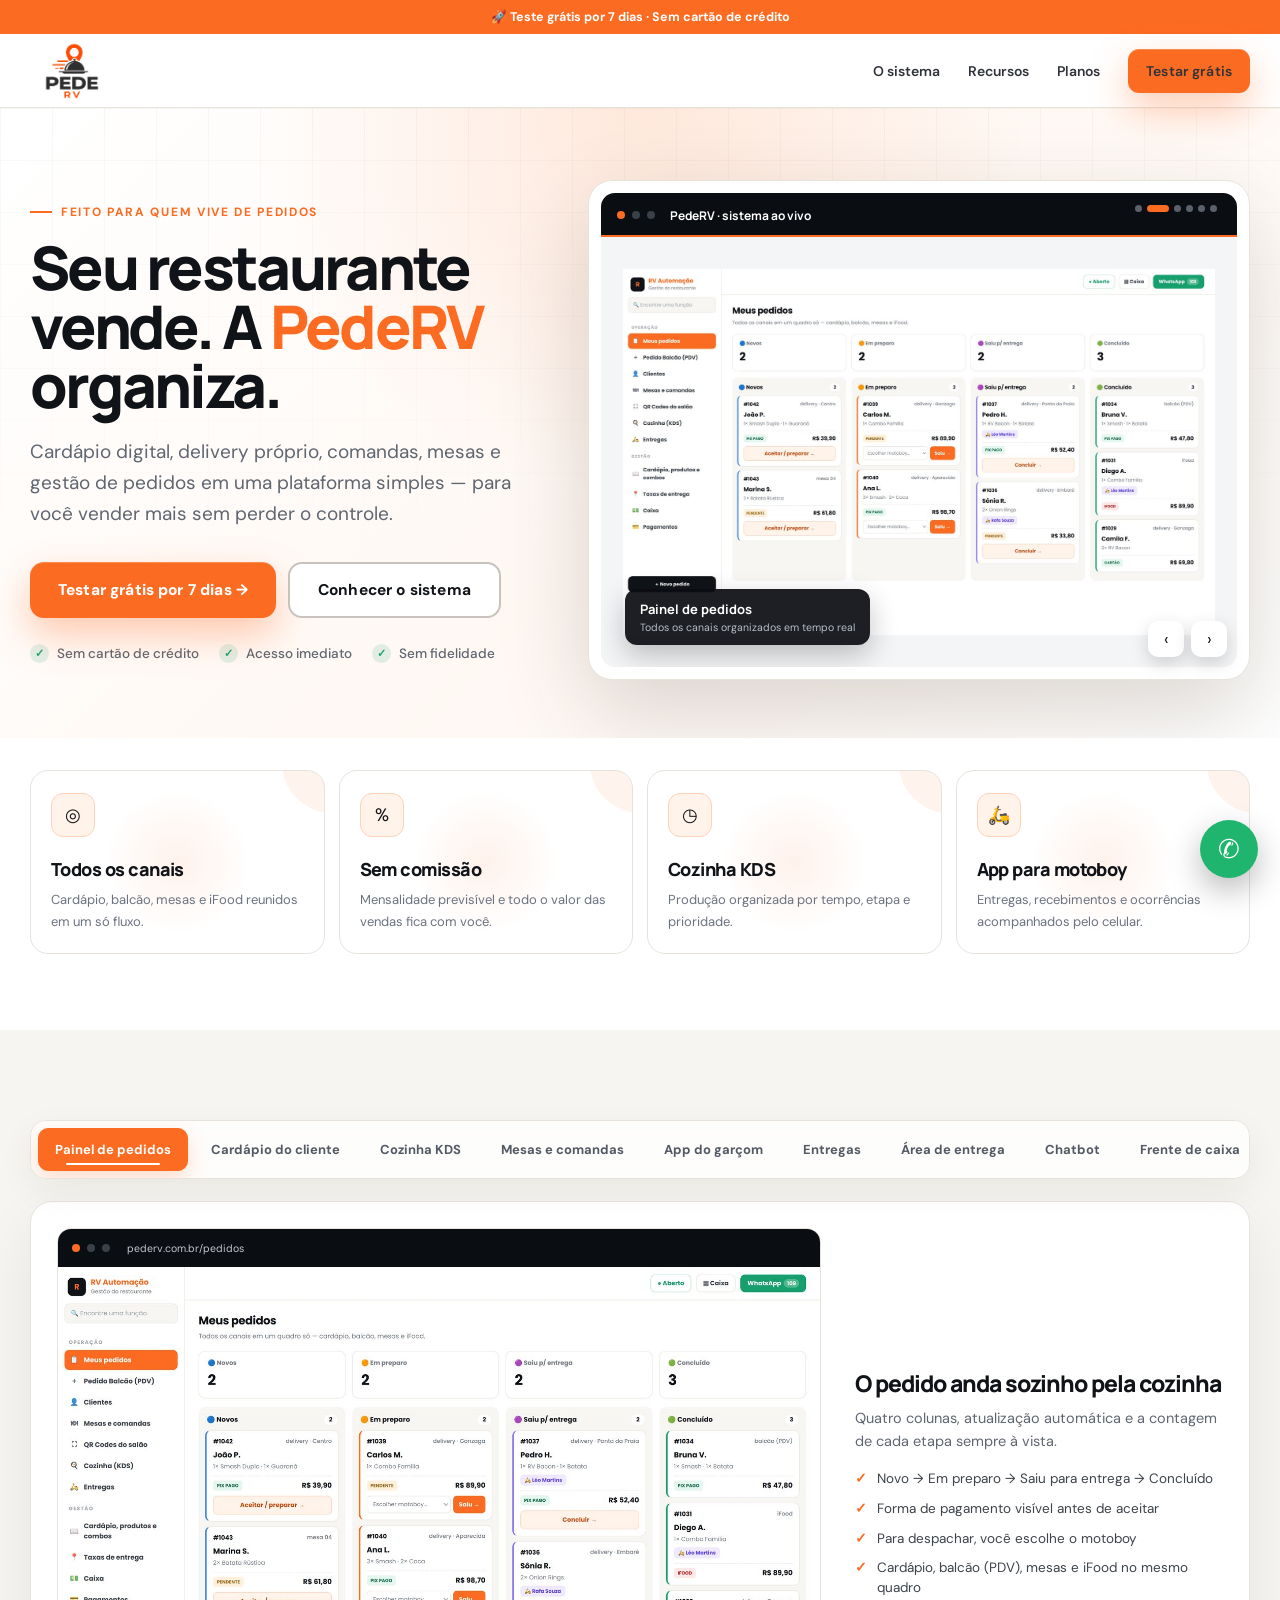
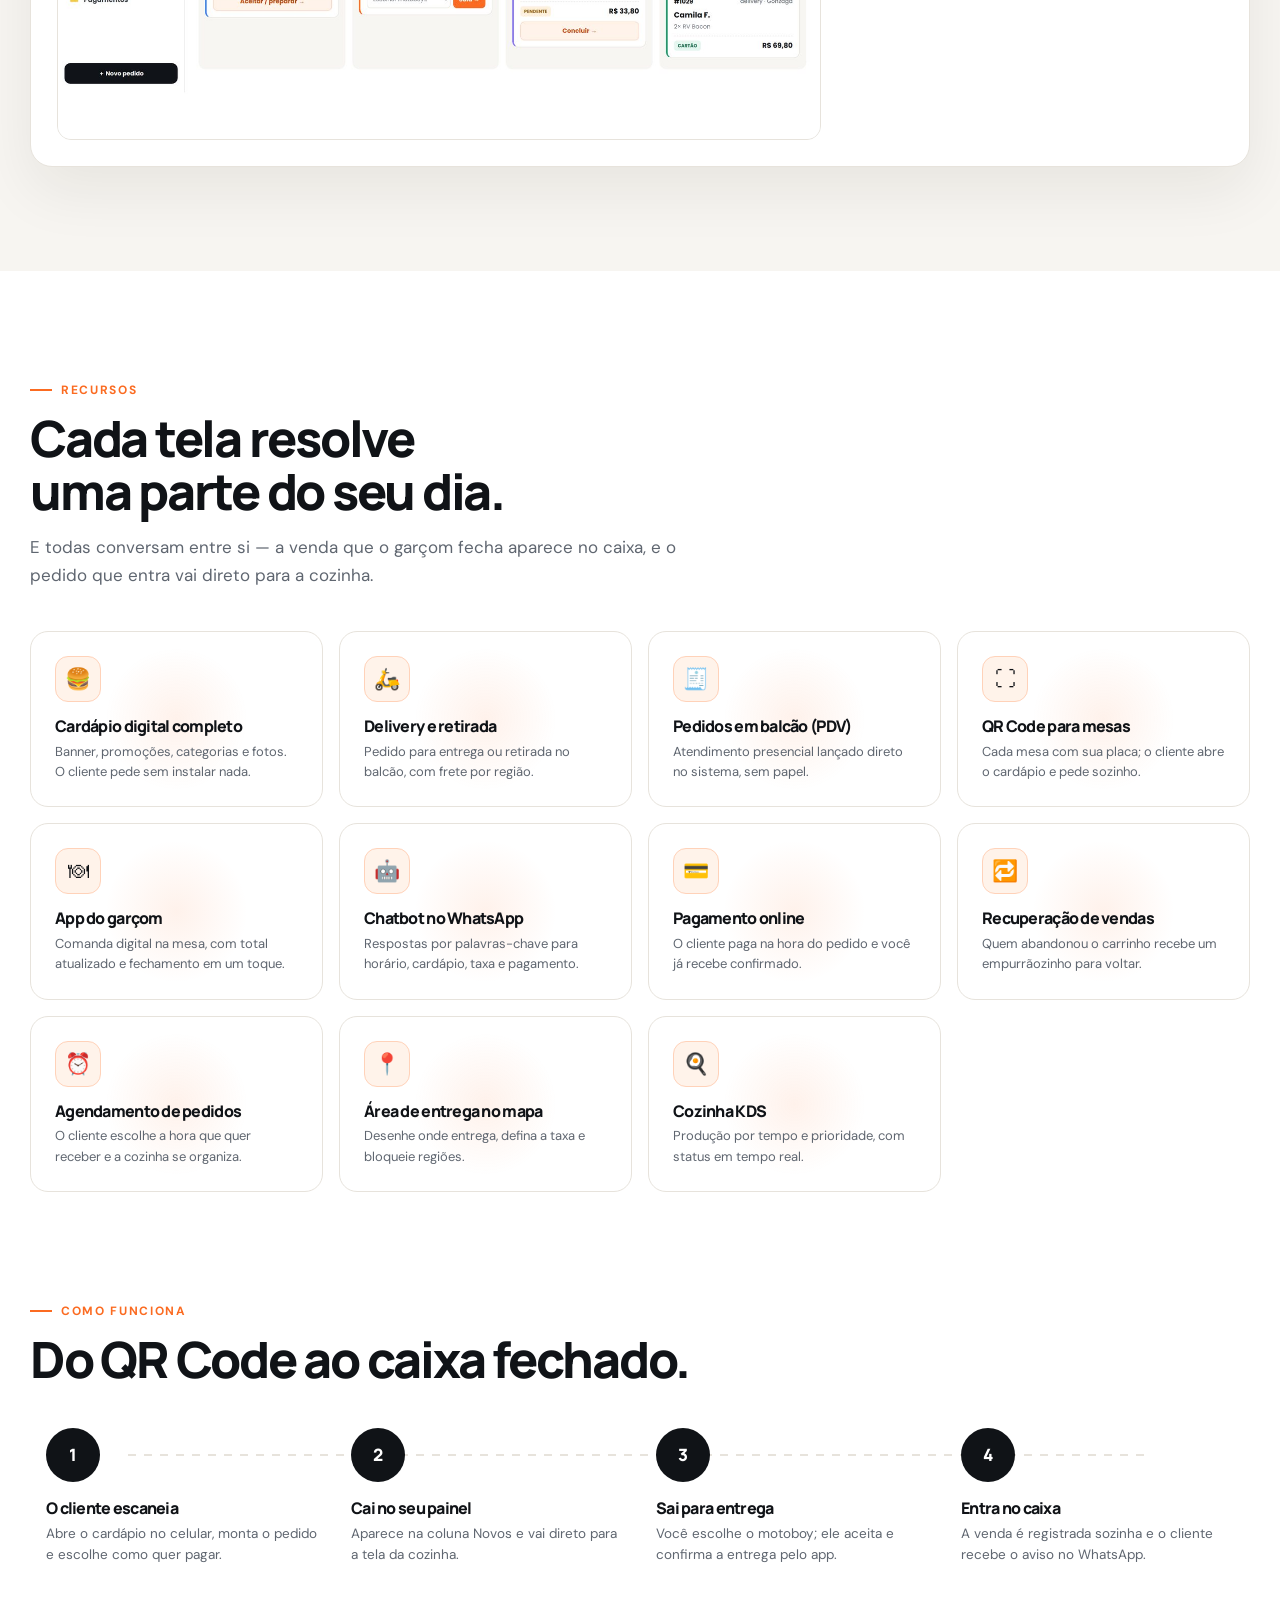
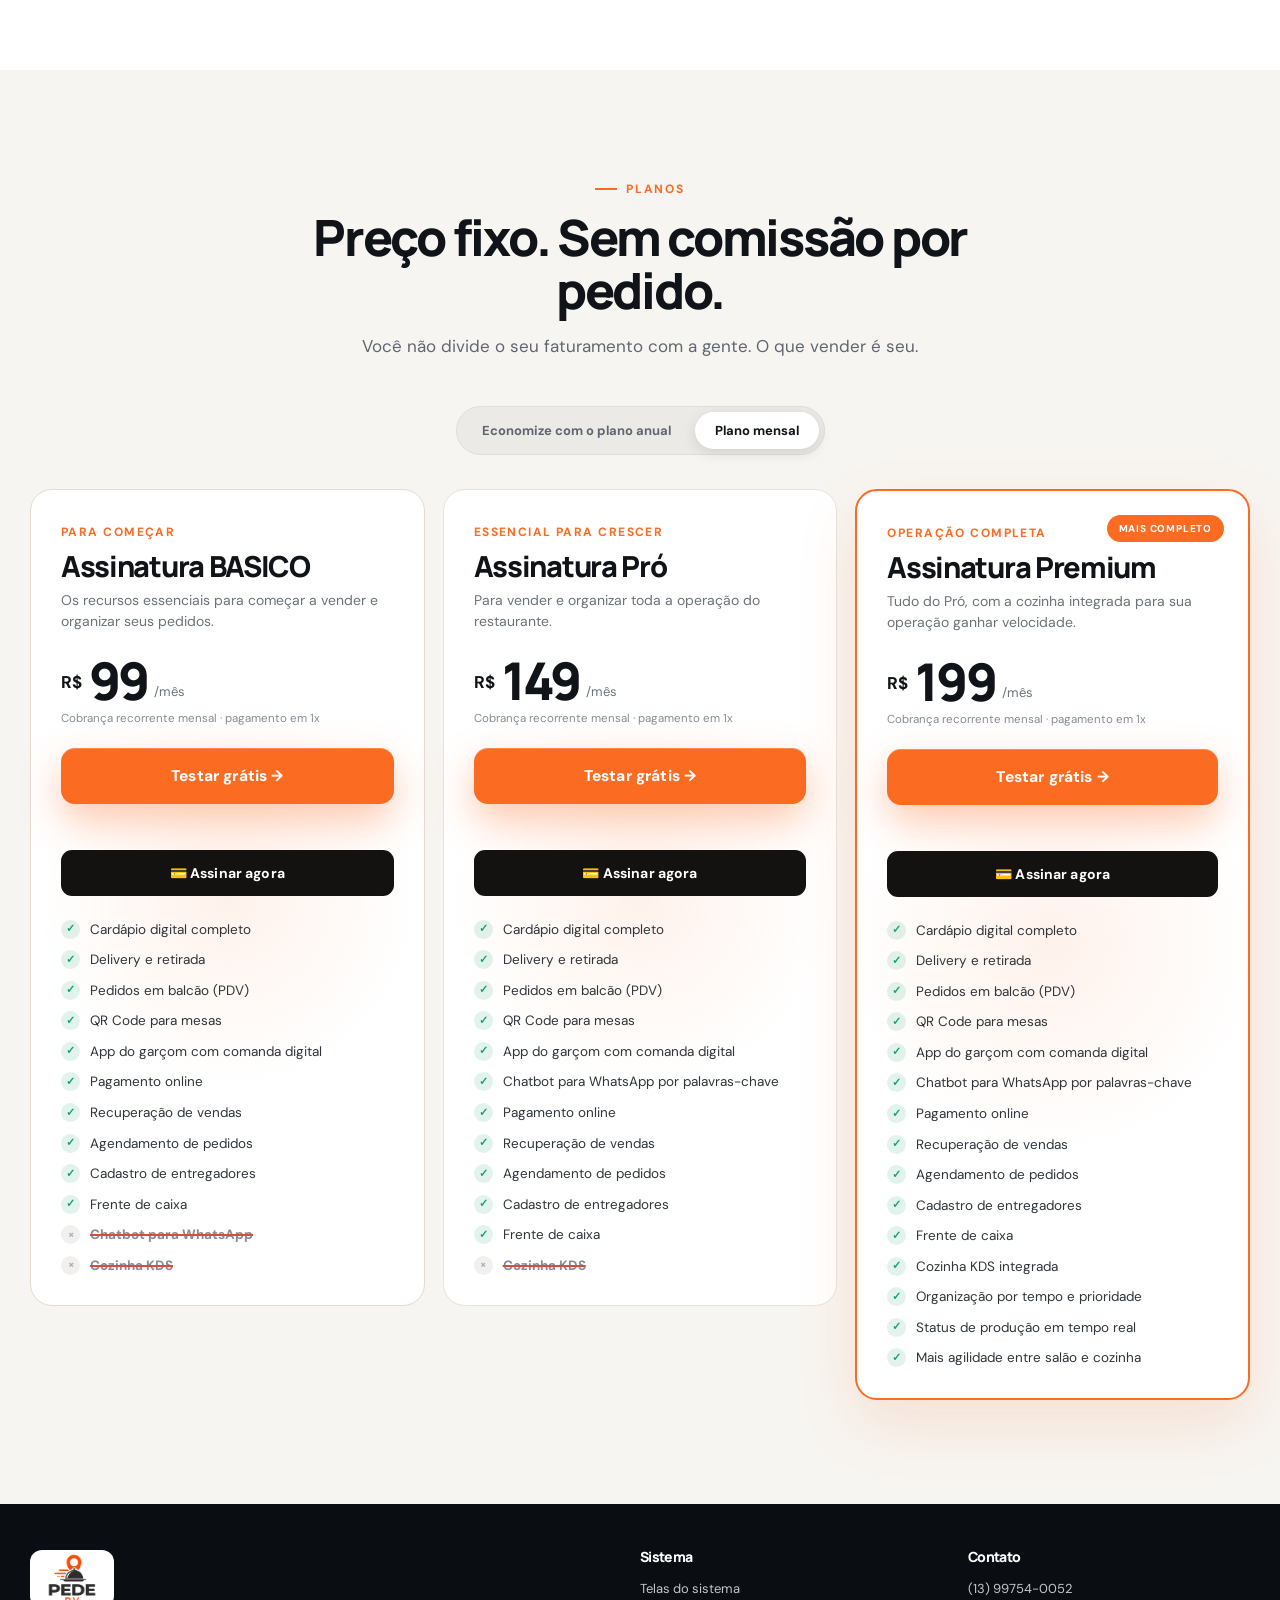
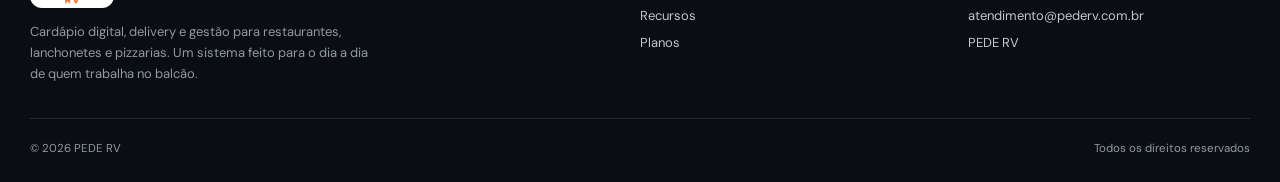
==== commit 7246a463: "Sincronizar atualizacoes do servidor (v15+): novos views, assets, sitemap, robots Co-Authored-By: Cl" ====
--- a/index.html
+++ b/index.html
@@ -5,15 +5,21 @@
 <meta name="viewport" content="width=device-width,initial-scale=1">
 <meta name="theme-color" content="#ffffff">
 <title>PedeRV | Cardápio digital, delivery e gestão para restaurantes</title>
-<meta name="description" content="Cardápio digital, delivery próprio, comandas, mesas e gestão de pedidos em uma plataforma simples. Planos a partir de R$ 149/mês.">
+<meta name="description" content="Cardápio digital, delivery próprio, comandas, mesas e gestão de pedidos em uma plataforma simples. Planos a partir de R$ 99/mês.">
 <meta property="og:title" content="PedeRV — Seu restaurante vende. A PedeRV organiza.">
 <meta property="og:description" content="Cardápio digital, delivery próprio, comandas, mesas e gestão de pedidos em uma plataforma simples.">
 <meta property="og:url" content="https://pederv.com.br/">
+<meta property="og:image" content="https://pederv.com.br/assets/og-pederv.svg">
+<meta property="og:image:width" content="1200">
+<meta property="og:image:height" content="630">
+<meta property="og:image:alt" content="PedeRV — Cardápio digital, delivery e gestão para restaurantes">
+<meta name="twitter:card" content="summary_large_image">
+<meta name="twitter:image" content="https://pederv.com.br/assets/og-pederv.svg">
 <link rel="canonical" href="https://pederv.com.br/">
 <link rel="preconnect" href="https://fonts.googleapis.com">
 <link rel="preconnect" href="https://fonts.gstatic.com" crossorigin>
 <link href="https://fonts.googleapis.com/css2?family=DM+Sans:wght@400;500;600;700&family=Manrope:wght@500;600;700;800&display=swap" rel="stylesheet">
-<script type="application/ld+json">{"@context":"https://schema.org","@type":"SoftwareApplication","name":"PedeRV","applicationCategory":"BusinessApplication","operatingSystem":"Web","description":"Cardápio digital, delivery e gestão para restaurantes.","offers":[{"@type":"Offer","name":"Assinatura Pró","price":"149","priceCurrency":"BRL"},{"@type":"Offer","name":"Sistema Premium","price":"199","priceCurrency":"BRL"}],"provider":{"@type":"Organization","name":"PEDE RV","url":"https://pederv.com.br","email":"atendimento@pederv.com.br","telephone":"+55 13 99754-0052"}}</script>
+<script type="application/ld+json">{"@context":"https://schema.org","@type":"SoftwareApplication","name":"PedeRV","applicationCategory":"BusinessApplication","operatingSystem":"Web","description":"Cardápio digital, delivery e gestão para restaurantes.","offers":[{"@type":"Offer","name":"Assinatura BASICO","price":"99","priceCurrency":"BRL"},{"@type":"Offer","name":"Assinatura Pró","price":"149","priceCurrency":"BRL"},{"@type":"Offer","name":"Assinatura Premium","price":"199","priceCurrency":"BRL"}],"provider":{"@type":"Organization","name":"PEDE RV","url":"https://pederv.com.br","email":"atendimento@pederv.com.br","telephone":"+55 13 99754-0052"}}</script>
 <style>
 :root{
   --ink:#101317; --ink2:#0a0d12;
@@ -58,32 +64,28 @@
 .menu-btn{display:none;margin-left:auto;width:44px;height:44px;border:1px solid var(--line);border-radius:11px}
 
 /* ---------- HERO ---------- */
-.hero{position:relative;padding:54px 0 24px;overflow:hidden;color:var(--ink);background:
-  radial-gradient(circle at 50% 29%,rgba(251,107,33,.16),transparent 32%),
-  radial-gradient(circle at 8% 78%,rgba(251,107,33,.08),transparent 28%),
-  linear-gradient(135deg,#fff 0%,#fffaf6 52%,#fff 100%)}
-.hero:before{content:'';position:absolute;inset:0;opacity:.55;pointer-events:none;background-image:
-  linear-gradient(rgba(251,107,33,.045) 1px,transparent 1px),
-  linear-gradient(90deg,rgba(251,107,33,.045) 1px,transparent 1px),
-  linear-gradient(115deg,transparent 35%,rgba(251,107,33,.05) 50%,transparent 66%);background-size:48px 48px,48px 48px,100% 100%;mask-image:linear-gradient(to bottom,#000,transparent 92%)}
-.hero:after{content:'';position:absolute;left:50%;bottom:-240px;width:1100px;height:430px;transform:translateX(-50%);border-radius:50%;background:rgba(251,107,33,.12);filter:blur(55px);pointer-events:none}
-.hero-layout{position:relative;z-index:2;display:block;text-align:center}
-.hero-top{text-align:center;position:relative;z-index:5;max-width:990px;margin:0 auto}
-.hero .eyebrow{color:var(--o);font-size:12px;letter-spacing:.11em}
-.hero .eyebrow:before{display:none}
-.hero h1{font-size:clamp(42px,5.2vw,72px);font-weight:800;margin:10px auto 14px;max-width:980px;line-height:.98;text-wrap:balance}
-.hero h1 span{display:block;color:var(--o)}
-.hero-lead{font-size:clamp(14px,1.35vw,18px);line-height:1.5;color:#5f6670;max-width:660px;margin:0 auto 22px;font-weight:600}
-.hero-actions{display:flex;gap:12px;justify-content:center;flex-wrap:wrap}
-.hero .hero-actions .btn-primary{min-width:286px;background:var(--o);color:#fff;border-radius:999px;box-shadow:0 18px 42px rgba(251,107,33,.32);text-transform:uppercase;letter-spacing:.025em}
-.hero .hero-actions .btn-primary:hover{background:var(--o2);box-shadow:0 22px 48px rgba(251,107,33,.4)}
+.hero{position:relative;padding:72px 0 58px;overflow:hidden;background:linear-gradient(135deg,#fff 0%,#fff8f3 54%,#fff 100%)}
+.hero:before{content:'';position:absolute;inset:0;
+  background-image:linear-gradient(rgba(20,20,20,.030) 1px,transparent 1px),linear-gradient(90deg,rgba(20,20,20,.030) 1px,transparent 1px);
+  background-size:52px 52px;mask-image:linear-gradient(to bottom,black,transparent 78%);pointer-events:none}
+.hero:after{content:'';position:absolute;width:900px;height:760px;border-radius:50%;
+  background:radial-gradient(circle,rgba(251,107,33,.13),transparent 66%);left:50%;transform:translateX(-50%);top:-380px;pointer-events:none}
+.hero-layout{position:relative;z-index:2;display:grid;grid-template-columns:minmax(0,.86fr) minmax(560px,1.14fr);align-items:center;gap:58px}
+.hero-top{text-align:left;position:relative;z-index:2}
+.hero h1{font-size:clamp(42px,4.7vw,68px);font-weight:800;margin:18px 0 22px;max-width:650px;line-height:.98}
+.hero h1 span{color:var(--o)}
+.hero-lead{font-size:clamp(16px,1.6vw,19px);line-height:1.62;color:#5f6670;max-width:590px;margin:0 0 32px}
+.hero-actions{display:flex;gap:12px;justify-content:flex-start;flex-wrap:wrap}
 @media(max-width:600px){
   .hero-actions{flex-direction:column;gap:10px}
-  .hero-actions .btn{width:100%;min-height:58px;font-size:17px;letter-spacing:.02em;border-radius:16px;justify-content:center}
+  .hero-actions .btn{width:100%;min-height:60px;font-size:17px;letter-spacing:.02em;border-radius:16px;justify-content:center}
   .hero-actions .btn-primary{box-shadow:0 18px 40px rgba(251,107,33,.4)}
   .hero-actions .btn-ghost{border-width:2px;font-weight:800}
 }
-.hero-checks{display:none}
+.hero-checks{display:flex;gap:20px;justify-content:flex-start;flex-wrap:wrap;margin-top:26px}
+.hero-checks span{display:flex;align-items:center;gap:8px;font-size:13.5px;color:#5f6670;font-weight:500}
+.hero-checks i{width:19px;height:19px;border-radius:50%;background:rgba(22,160,109,.13);color:var(--gr);
+  display:grid;place-items:center;font-style:normal;font-size:11px;font-weight:800}
 
 /* ---------- CARROSSEL ---------- */
 .stage{position:relative;z-index:2;margin:0;min-width:0}
@@ -182,82 +184,6 @@
 .step h4{font-size:16px;font-weight:800;margin-bottom:7px}
 .step p{font-size:13.5px;line-height:1.55;color:#5f6670}
 
-/* ---------- HERO SHOWCASE ---------- */
-.hero-showcase{position:relative;width:min(1200px,100%);margin:18px auto 0;outline:none}
-.hero-viewport{position:relative;height:530px;overflow:hidden;border-radius:0;background:transparent}
-.hero-track{position:relative;width:100%;height:100%}
-.hero-slide{position:absolute;inset:0;display:grid;place-items:center;opacity:0;visibility:hidden;transform:translateX(42px) scale(.985);transition:opacity .62s ease,transform .62s cubic-bezier(.2,.8,.2,1),visibility .62s}
-.hero-slide.is-active{opacity:1;visibility:visible;transform:none;z-index:2}
-.hero-slide.is-before{transform:translateX(-42px) scale(.985)}
-.hero-montage{position:relative;width:100%;height:100%;display:grid;grid-template-columns:130px 170px minmax(440px,1fr) 120px 190px;gap:20px;align-items:end;padding:45px 6px 72px;filter:none;background:transparent}
-.hm-device{position:relative;inset:auto;width:auto;margin:0;min-width:0}
-.hm-screen{position:relative;display:block;width:100%;height:100%;overflow:hidden;background:#f6f6f6}
-.hm-screen img,.hi-screen img{display:block;width:100%;height:100%;object-fit:contain;object-position:center;background:#fff}
-.hm-device figcaption{position:absolute;z-index:8;left:50%;bottom:-11px;transform:translateX(-50%);white-space:nowrap;background:rgba(222,84,15,.94);border:1px solid rgba(255,255,255,.65);color:#fff;border-radius:999px;padding:7px 13px;font:800 12px/1.1 var(--body);box-shadow:0 8px 20px rgba(251,107,33,.24);backdrop-filter:blur(8px)}
-.hm-tablet{width:150px;height:220px;justify-self:center;z-index:2;background:#161719;border:9px solid #17181a;border-radius:20px;box-shadow:0 24px 45px rgba(35,29,24,.22)}
-.hm-tablet:before{content:'';position:absolute;z-index:4;top:-6px;left:50%;width:4px;height:4px;transform:translateX(-50%);border-radius:50%;background:#44484c;box-shadow:0 0 0 1px #090a0b}
-.hm-tablet .hm-screen{border-radius:11px;background:#0f1012}
-.hm-tablet .hm-screen img{width:100%;height:100%;object-fit:cover;object-position:center top;background:#0f1012}
-.hm-qr{height:275px;z-index:5;display:flex;align-items:flex-end;justify-content:center}
-.hm-qr-phone{position:absolute;right:0;bottom:0;width:54%;aspect-ratio:9/19.5;padding:5px;background:#121315;border:1px solid #34363a;border-radius:15px;box-shadow:0 18px 32px rgba(35,29,24,.26)}
-.hm-qr-phone .hm-screen{border-radius:10px;background:#111}
-.hm-qr-stand,.hi-qr-stand{position:relative;color:#fff;background:linear-gradient(145deg,#2b2c2f,#090a0b 78%);border:1px solid #34363a;box-shadow:12px 16px 24px rgba(23,18,14,.28);transform:perspective(420px) rotateY(7deg) skewY(-1.5deg);overflow:visible}
-.hm-qr-stand{position:absolute;left:0;bottom:7%;width:64%;height:70%;padding:13px 8px 10px;border-radius:5px 5px 2px 2px}
-.hm-qr-stand:after,.hi-qr-stand:after{content:'';position:absolute;z-index:-1;right:-17%;bottom:-2%;width:34%;height:94%;background:linear-gradient(135deg,#34363a,#090a0b);clip-path:polygon(0 8%,100% 0,100% 100%,0 92%)}
-.qr-brand{display:block;text-align:center;font:800 10px/1 var(--disp);letter-spacing:.04em}
-.qr-brand b{color:var(--o)}
-.qr-title{display:block;margin:8px 0 7px;text-align:center;font:700 6px/1.2 var(--body);color:#e4e5e7;text-transform:uppercase;letter-spacing:.08em}
-.qr-code{position:relative;display:block;width:82%;aspect-ratio:1;margin:auto;border:5px solid #fff;background:#fff url('index/imagens/qr-code-pederv.png') center/contain no-repeat;box-shadow:0 6px 14px rgba(0,0,0,.24)}
-.qr-code:before{content:none}
-.hm-laptop{height:315px;z-index:3}
-.hm-laptop-shell{height:calc(100% - 15px);background:#17181b;border:8px solid #17181b;border-radius:15px 15px 7px 7px;overflow:hidden;box-shadow:0 27px 55px rgba(35,29,24,.25)}
-.hm-laptop-shell .hm-screen{border-radius:5px}
-.hm-laptop-base{height:15px;width:108%;margin-left:-4%;border-radius:0 0 15px 15px;background:linear-gradient(#d7d6d3,#959594);box-shadow:0 8px 12px rgba(35,29,24,.18)}
-.hm-delivery{height:270px;display:flex;align-items:flex-end;justify-content:center}
-.hm-delivery-phone{position:relative;width:112px;aspect-ratio:9/19.5;background:#121315;border:6px solid #121315;border-radius:19px;overflow:visible;box-shadow:0 20px 35px rgba(35,29,24,.26)}
-.hm-phone{aspect-ratio:9/19.5;z-index:7;background:#121315;border:6px solid #121315;border-radius:18px;overflow:visible;box-shadow:0 22px 42px rgba(35,29,24,.26)}
-.hm-delivery-phone:before,.hm-phone:before,.hm-qr-phone:before{content:'';position:absolute;z-index:5;top:5px;left:50%;width:30%;height:7px;transform:translateX(-50%);background:#050607;border-radius:999px;box-shadow:0 1px 0 rgba(255,255,255,.08)}
-.hm-delivery-phone:after,.hm-phone:after,.hm-qr-phone:after{content:none}
-.hm-delivery-phone .hm-screen,.hm-phone .hm-screen{border-radius:12px}
-.hm-motoboy{height:300px;display:grid;grid-template-columns:76px 1fr;gap:0;align-items:end;justify-items:start}
-.hm-motoboy .hm-phone{position:relative;width:76px;margin-bottom:5px}
-.hm-rider{position:relative;z-index:6;width:122px;height:300px;margin-left:-14px;object-fit:contain;object-position:left bottom;pointer-events:none;filter:drop-shadow(0 20px 22px rgba(35,29,24,.2))}
-.hero-individual{width:100%;height:100%;display:grid;grid-template-rows:1fr auto;align-items:center;justify-items:center;padding:7px 70px 12px}
-.hi-device{position:relative;display:grid;place-items:center;min-height:0}
-.hi-device.is-phone{width:210px;aspect-ratio:9/19.5;padding:7px;background:#121315;border-radius:23px;box-shadow:0 28px 60px rgba(35,29,24,.24)}
-.hi-device.is-phone:before{content:'';position:absolute;z-index:3;top:7px;left:50%;width:34%;height:10px;transform:translateX(-50%);background:#121315;border-radius:0 0 8px 8px}
-.hi-device.is-phone .hi-screen{height:100%;border-radius:16px;overflow:hidden;background:#fff}
-.hi-device.is-phone .hi-screen img{object-fit:contain;background:#111}
-.hi-device.is-desktop{width:min(760px,74vw);align-self:center}
-.hi-device.is-desktop .hi-shell{width:100%;aspect-ratio:16/9;padding:9px;background:#151619;border-radius:17px 17px 7px 7px;box-shadow:0 28px 60px rgba(35,29,24,.24)}
-.hi-device.is-desktop .hi-screen{height:100%;overflow:hidden;border-radius:8px;background:#fff}
-.hi-device.is-desktop .hi-base{height:14px;width:108%;margin-left:-4%;border-radius:0 0 17px 17px;background:linear-gradient(#d8d7d4,#999)}
-.hi-device.is-qr{width:min(520px,82vw);height:435px;display:flex;align-items:flex-end;justify-content:center;gap:28px}
-.hi-qr-stand{z-index:2;width:180px;height:290px;padding:28px 18px 18px;border-radius:8px 8px 3px 3px;margin-bottom:16px}
-.hi-qr-stand .qr-brand{font-size:19px}.hi-qr-stand .qr-title{font-size:9px;margin:20px 0 14px}.hi-qr-stand .qr-code{border-width:9px}
-.hi-qr-phone,.hi-motoboy-phone{position:relative;z-index:4;aspect-ratio:9/19.5;padding:7px;background:#121315;border-radius:23px;box-shadow:0 28px 55px rgba(35,29,24,.24)}
-.hi-qr-phone{width:205px}
-.hi-qr-phone:before,.hi-motoboy-phone:before{content:'';position:absolute;z-index:3;top:7px;left:50%;width:34%;height:10px;transform:translateX(-50%);background:#121315;border-radius:0 0 8px 8px}
-.hi-qr-phone .hi-screen,.hi-motoboy-phone .hi-screen{height:100%;border-radius:16px;overflow:hidden;background:#111}
-.hi-device.is-motoboy{width:min(650px,86vw);height:430px;display:flex;align-items:flex-end;justify-content:center;gap:28px}
-.hi-motoboy-phone{flex:0 0 205px;width:205px;height:auto;z-index:5}
-.hi-rider{width:min(270px,34vw);height:410px;object-fit:contain;object-position:center bottom;filter:drop-shadow(0 24px 24px rgba(35,29,24,.18))}
-.hi-caption{position:relative;z-index:4;display:flex;align-items:center;gap:10px;max-width:min(720px,90vw);margin-top:9px;padding:9px 16px;border:1px solid var(--oline);border-radius:999px;background:rgba(255,255,255,.92);color:var(--ink);box-shadow:0 12px 25px rgba(35,29,24,.12);backdrop-filter:blur(10px)}
-.hi-caption b{font:800 14px/1.2 var(--disp)}
-.hi-caption span{font-size:12px;opacity:.82}
-.hero-controls{position:relative;z-index:7;display:flex;align-items:center;justify-content:center;gap:10px;margin-top:3px}
-.hero-arrow{flex:0 0 42px;width:42px;height:42px;border-radius:50%;display:grid;place-items:center;color:var(--o);background:#fff;border:1px solid var(--oline);box-shadow:0 7px 20px rgba(35,29,24,.09);font-size:20px;transition:.2s}
-.hero-arrow:hover{color:#fff;background:var(--o);transform:translateY(-2px)}
-.hero-tabs{display:flex;gap:6px;max-width:min(820px,calc(100vw - 150px));overflow-x:auto;overflow-y:hidden;padding:5px;scrollbar-width:none;scroll-snap-type:x proximity;overscroll-behavior:contain}
-.hero-tabs::-webkit-scrollbar{display:none}
-.hero-tab{flex:0 0 auto;scroll-snap-align:center;min-height:34px;padding:0 12px;border-radius:999px;color:#6b7280;background:#fff;border:1px solid var(--line);font-size:11px;font-weight:800;transition:.25s}
-.hero-tab:hover{color:var(--o);border-color:var(--oline);background:var(--osoft)}
-.hero-tab.is-active{color:#fff;background:var(--o);border-color:var(--o);box-shadow:0 7px 18px rgba(251,107,33,.22)}
-.hero-progress{position:absolute;left:12%;right:12%;bottom:-11px;height:2px;border-radius:99px;overflow:hidden;background:rgba(251,107,33,.12)}
-.hero-progress span{display:block;width:100%;height:100%;transform:scaleX(0);transform-origin:left;background:var(--o)}
-.hero-showcase.is-running .hero-progress span{animation:heroProgress 5.4s linear forwards}
-@keyframes heroProgress{to{transform:scaleX(1)}}
-
 /* ---------- PLANOS ---------- */
 .pricing{padding:104px 0;background:var(--paper)}
 .pricing .sec-head{margin:0 auto 46px;text-align:center}
@@ -270,8 +196,9 @@
 .billing-toggle button:hover{color:var(--ink)}
 .billing-toggle button.active{background:#fff;color:var(--ink);box-shadow:0 4px 14px rgba(25,29,33,.12)}
 .billing-toggle button:focus-visible{outline:3px solid rgba(251,107,33,.3);outline-offset:2px}
-.plans{display:grid;grid-template-columns:repeat(2,1fr);gap:18px;max-width:960px;margin:auto;align-items:start}
-.plan{background:#fff;border:1px solid var(--line);border-radius:22px;padding:34px;position:relative}
+.plans{display:grid;grid-template-columns:repeat(3,minmax(0,1fr));gap:18px;max-width:1220px;margin:auto;align-items:start}
+.plan{background:#fff;border:1px solid var(--line);border-radius:22px;padding:30px;position:relative}
+.plan.basic{border-color:#e6d9cf}
 .plan.premium{border:2px solid var(--o);box-shadow:0 24px 60px rgba(251,107,33,.14)}
 .popular{position:absolute;right:24px;top:24px;background:var(--o);color:#fff;border-radius:99px;
   padding:7px 12px;font-size:10px;font-weight:800;text-transform:uppercase;letter-spacing:.08em}
@@ -298,23 +225,9 @@
 .feature-list li.no .check{background:#f1f0ee;color:#a8aeb5}
 .feature-list li.no .excluded{text-decoration:line-through;text-decoration-thickness:2px;text-decoration-color:#d14f3c;font-weight:700;color:#858c95}
 
-/* ---------- PLANOS — novos elementos ---------- */
-.pay-methods{font-size:12px;color:#6b727a;margin:2px 0 0;font-weight:500}
-.annual-opt-block{margin-top:18px}
-.annual-opt-block:first-child{margin-top:24px}
-.annual-opt-label{font-size:11px;font-weight:800;text-transform:uppercase;letter-spacing:.08em;color:#858c95;margin:0 0 4px}
-.annual-opt-block .price{margin-top:6px}
-.annual-divider{text-align:center;font-size:12px;color:#a8aeb5;font-weight:700;margin:14px 0 0;position:relative}
-.annual-divider::before,.annual-divider::after{content:'';display:inline-block;width:36%;height:1px;background:#e5e3df;vertical-align:middle;margin:0 8px}
-.monthly-cta,.annual-cta{display:flex;flex-direction:column;gap:8px;margin:16px 0 8px}
-.monthly-cta[hidden],.annual-cta[hidden]{display:none!important}
-.monthly-cta .btn,.annual-cta .btn,.monthly-cta .btn-assinar-parc,.annual-cta .btn-assinar-parc{margin:0}
-
 /* ---------- BOTÃO ASSINAR ---------- */
-.btn-assinar{background:#141210;color:#fff;font-size:14px;min-height:46px;padding:0 20px;border-radius:11px;display:inline-flex;align-items:center;justify-content:center;gap:7px;font-weight:700;transition:background .2s,transform .2s;width:100%}
+.btn-assinar{background:#141210;color:#fff;font-size:14px;min-height:46px;padding:0 20px;border-radius:11px;display:inline-flex;align-items:center;justify-content:center;gap:7px;font-weight:700;transition:background .2s,transform .2s;margin-top:8px;width:100%}
 .btn-assinar:hover{background:#2a2520;transform:translateY(-1px)}
-.btn-assinar-parc{background:transparent;color:#141210;border:2px solid #d6d3ce;font-size:14px;min-height:46px;padding:0 20px;border-radius:11px;display:inline-flex;align-items:center;justify-content:center;gap:7px;font-weight:700;transition:background .2s,border-color .2s,transform .2s;width:100%;text-decoration:none}
-.btn-assinar-parc:hover{background:#f8f7f5;border-color:#a8aeb5;transform:translateY(-1px)}
 
 /* ---------- MODAL DE PAGAMENTO ---------- */
 .rv-pay-modal{position:fixed;inset:0;z-index:9999;display:none;align-items:flex-start;justify-content:center;padding:24px 16px;overflow-y:auto}
@@ -324,9 +237,6 @@
 .pay-tabs{display:flex;gap:0;background:#f4f1ec;border-radius:10px;padding:4px;margin:16px 0 20px}
 .pay-tab{flex:1;padding:10px;border-radius:8px;font-size:13px;font-weight:700;color:#6b7280;cursor:pointer;text-align:center;transition:all .18s}
 .pay-tab.active{background:#fff;color:#141210;box-shadow:0 1px 4px rgba(0,0,0,.1)}
-.card-type-toggle{display:flex;gap:8px;margin:0 0 14px}
-.ct-btn{flex:1;padding:10px;border:2px solid #e5e0d8;background:#fff;border-radius:10px;font-size:13px;font-weight:700;color:#6b7280;cursor:pointer;transition:all .18s}
-.ct-btn.active{border-color:var(--o);background:#FFF3EC;color:#141210}
 .pay-pane{display:none}.pay-pane.active{display:block}
 .pix-box{background:#f0faf4;border:1.5px solid #a7e8c6;border-radius:14px;padding:20px;text-align:center;margin:14px 0}
 .pix-qr-wrap{margin:12px auto 14px;width:fit-content}
@@ -335,6 +245,9 @@
 .pix-key-display{background:#fff;border:1px solid #d0d9d4;border-radius:9px;padding:12px 14px;font-size:13px;font-weight:700;font-family:monospace;color:#141210;margin:10px 0;word-break:break-all;text-align:left}
 .pix-copy-btn{background:#16a06d;color:#fff;border-radius:9px;padding:11px 18px;font-weight:700;font-size:13px;cursor:pointer;width:100%;margin-top:6px}
 .pix-copy-btn:hover{background:#128555}
+.infinitepay-box{background:linear-gradient(135deg,#fff7f1,#fff);border:1.5px solid #ffc7a8;border-radius:14px;padding:18px;margin:14px 0;display:flex;gap:13px;align-items:flex-start}
+.infinitepay-box .secure-icon{width:42px;height:42px;flex:none;border-radius:12px;background:var(--o);color:#fff;display:grid;place-items:center;font-size:20px}
+.infinitepay-box b{display:block;font-size:14px;margin-bottom:4px}.infinitepay-box p{font-size:12px;color:#6b7280;line-height:1.5;margin:0}
 @media(min-width:600px){.pix-mobile-hint{display:none}}
 @media(max-width:599px){.pix-desktop-note{display:none}}
 .pay-field{margin:12px 0}
@@ -345,8 +258,12 @@
 .pay-total{background:#f7f5f1;border:1px solid #e7e3dc;border-radius:12px;padding:14px 16px;margin:16px 0;display:flex;justify-content:space-between;align-items:center}
 .pay-total span{font-size:13px;color:#6b7280}
 .pay-total b{font-size:18px;font-weight:800;color:#141210}
+.card-type-tabs{display:grid;grid-template-columns:1fr 1fr;gap:8px;margin:14px 0}
+.card-type-tab{min-height:42px;border:1px solid #ddd6cd;border-radius:10px;background:#fff;color:#7b8189;font-size:13px;font-weight:800}
+.card-type-tab.active{border-color:var(--o);background:#fff8f3;color:#2a2520}
 .pay-submit{background:var(--o);color:#fff;width:100%;padding:14px;border-radius:12px;font-size:15px;font-weight:700;cursor:pointer;margin-top:8px}
 .pay-submit:hover{background:var(--o2)}
+.pay-submit:disabled{opacity:.62;cursor:wait}
 .pay-success-box{text-align:center;padding:16px 0}
 .pay-success-icon{width:64px;height:64px;border-radius:50%;background:#e7f8ef;color:#16a06d;font-size:32px;display:grid;place-items:center;margin:0 auto 14px;font-weight:800}
 @media(max-width:500px){.rv-pay-modal .rv-modal-card{padding:22px 16px}}
@@ -362,15 +279,15 @@
 .cta-box .btn{flex:none;position:relative;z-index:1}
 
 /* ---------- FOOTER ---------- */
-footer{background:var(--ink2);color:#c3c8ce;padding:26px 0 14px}
+footer{background:var(--ink2);color:#c3c8ce;padding:46px 0 26px}
 footer .logo-text{color:#fff}
 footer .logo-text b{color:#fff}
-.fgridf{display:grid;grid-template-columns:1.4fr .7fr .7fr;gap:28px}
+.fgridf{display:grid;grid-template-columns:1.4fr .7fr .7fr;gap:46px}
 .fbrand p{font-size:13px;line-height:1.6;max-width:340px;margin-top:14px;color:#9299a2}
 .fcol h4{color:#fff;font-size:14px;font-weight:800;margin-bottom:15px}
 .fcol a,.fcol p{display:block;font-size:13px;margin:10px 0;color:#c3c8ce}
 .fcol a:hover{color:#fff}
-.fbot{border-top:1px solid rgba(255,255,255,.12);margin-top:18px;padding-top:14px;
+.fbot{border-top:1px solid rgba(255,255,255,.12);margin-top:34px;padding-top:22px;
   display:flex;justify-content:space-between;gap:12px;font-size:11.5px;flex-wrap:wrap;color:#9299a2}
 .wa{position:fixed;right:22px;bottom:22px;z-index:30;width:58px;height:58px;border-radius:50%;
   background:#20b56f;color:#fff;display:grid;place-items:center;font-size:26px;
@@ -411,7 +328,7 @@
 }
 
 /* ---------- RESPONSIVO ---------- */
-@media(max-width:1080px){.hero-top{text-align:center}.hero h1,.hero-lead{margin-left:auto;margin-right:auto}.hero-actions{justify-content:center}.stage{width:100%}.carousel{transform:none}.trust-inner{grid-template-columns:repeat(2,1fr)}.fgrid{grid-template-columns:repeat(2,1fr)}.sgrid{grid-template-columns:1fr 1fr;gap:30px}.sgrid:before{display:none}}
+@media(max-width:1080px){.hero-layout{grid-template-columns:1fr;gap:42px}.hero-top{text-align:center}.hero h1,.hero-lead{margin-left:auto;margin-right:auto}.hero-actions,.hero-checks{justify-content:center}.stage{width:100%}.carousel{transform:none}.trust-inner{grid-template-columns:repeat(2,1fr)}.fgrid{grid-template-columns:repeat(2,1fr)}.sgrid{grid-template-columns:1fr 1fr;gap:30px}.sgrid:before{display:none}.plans{grid-template-columns:repeat(2,minmax(0,1fr))}}
 @media(max-width:980px){
   .nav-links{position:fixed;inset:74px 0 auto;background:#fff;border-bottom:1px solid var(--line);
     padding:22px 20px;display:none;flex-direction:column;align-items:stretch;gap:4px}
@@ -428,47 +345,9 @@
   .fbrand{grid-column:span 2}
 }
 @media(max-width:680px){
-  .container{width:min(100% - 26px,1220px)}
-  .hero{padding:34px 0 22px}
-  .hero h1{width:100%;max-width:100%;font-size:clamp(32px,9.8vw,42px);line-height:1.01;margin:8px auto 14px}
-  .hero-lead{font-size:14px;margin-bottom:18px}
-  .hero .hero-actions .btn-primary{min-width:0;width:min(100%,330px)}
-  .hero-showcase{margin-top:17px}
-  .hero-viewport{height:360px;border-radius:0}
-  .hero-slide{transform:translateX(24px) scale(.985)}
-  .hero-slide.is-before{transform:translateX(-24px) scale(.985)}
-  .hero-montage{grid-template-columns:repeat(7,minmax(0,1fr));grid-template-rows:120px 160px;gap:17px 7px;align-content:end;padding:10px 8px 42px}
-  .hm-device figcaption{display:block;bottom:-10px;font-size:7px;padding:4px 6px;line-height:1;box-shadow:0 4px 10px rgba(251,107,33,.2)}
-  .hm-qr{grid-column:1/3;grid-row:1;height:120px}
-  .hm-qr-stand{padding:8px 4px 5px}.hm-qr-stand .qr-title{display:none}.hm-qr-stand .qr-code{border-width:3px}.hm-qr-phone{padding:2px;border-radius:9px}
-  .hm-tablet{grid-column:3/6;grid-row:1;width:76px;height:108px;margin-bottom:1px;border-width:5px;border-radius:11px}
-  .hm-laptop{grid-column:1/4;grid-row:2;height:145px}
-  .hm-laptop-shell{border-width:5px;border-radius:8px 8px 4px 4px;height:calc(100% - 8px)}
-  .hm-laptop-base{height:8px}
-  .hm-delivery{grid-column:6/8;grid-row:1;height:120px}
-  .hm-delivery-phone{width:46px;border-width:3px;border-radius:9px}
-  .hm-motoboy{grid-column:4/8;grid-row:2;height:155px;grid-template-columns:38px 98px;gap:0;justify-content:center;justify-items:start}
-  .hm-motoboy .hm-phone{width:38px;max-width:none;border-width:3px;border-radius:9px}
-  .hm-rider{width:98px;height:155px;margin-left:-4px;object-position:left bottom}
-  .hi-device.is-desktop{width:min(92vw,620px)}
-  .hi-device.is-desktop .hi-shell{aspect-ratio:16/10;padding:5px;border-radius:10px 10px 4px 4px}
-  .hi-device.is-desktop .hi-base{height:9px}
-  .hi-device.is-phone{width:145px;border-radius:17px;padding:5px}
-  .hi-device.is-phone .hi-screen{border-radius:12px}
-  .hi-device.is-qr{width:94vw;height:300px;gap:18px}
-  .hi-qr-stand{width:105px;height:175px;padding:14px 8px 8px;margin-bottom:8px}
-  .hi-qr-stand .qr-brand{font-size:11px}.hi-qr-stand .qr-title{font-size:6px;margin:9px 0 7px}.hi-qr-stand .qr-code{border-width:5px}
-  .hi-qr-phone{width:120px;padding:4px;border-radius:16px}
-  .hi-device.is-motoboy{width:96vw;height:300px}
-  .hi-motoboy-phone{flex-basis:130px;width:130px;padding:4px;border-radius:16px}
-  .hi-rider{width:150px;height:280px}
-  .hero-individual{padding:0 15px 8px}
-  .hi-caption{max-width:94vw;padding:7px 11px;margin-top:5px}
-  .hi-caption b{font-size:11px}.hi-caption span{display:none}
-  .hero-controls{gap:4px}
-  .hero-arrow{width:38px;height:38px;flex-basis:38px}
-  .hero-tabs{max-width:calc(100vw - 105px);gap:4px}
-  .hero-tab{min-height:31px;padding:0 10px;font-size:10px}
+  .hero{padding-top:48px}
+  .hero h1{font-size:clamp(38px,12vw,52px)}
+  .hero .stage{margin-top:0;padding-bottom:0}
   .carousel{padding:7px;border-radius:17px}
   .c-bar{height:38px;border-radius:11px 11px 0 0}
   .c-body{height:390px;border-radius:0 0 11px 11px}
@@ -482,6 +361,7 @@
   .cap{left:12px;bottom:12px;padding:8px 11px}
   .cap b{font-size:11px}.cap small{font-size:9px}
   .c-arrows{right:12px;bottom:12px}
+  .hero-checks{gap:12px;flex-direction:column;align-items:center}
   .trust{padding:20px 0 58px}
   .trust-inner{grid-template-columns:1fr}
   .fgrid{grid-template-columns:1fr}
@@ -539,7 +419,7 @@
 
 <nav class="nav">
   <div class="container nav-inner">
-    <a class="logo" href="#" aria-label="PedeRV"><img class="brand-logo" src="index/imagens/logo-pederv.png" alt="PedeRV"></a>
+    <a class="logo" href="#" aria-label="PedeRV"><img class="brand-logo" src="assets/pederv-logo.png" alt="PedeRV"></a>
     <div class="nav-links" id="navlinks">
       <a href="#sistema">O sistema</a>
       <a href="#recursos">Recursos</a>
@@ -554,56 +434,69 @@
 <header class="hero">
   <div class="container hero-layout">
     <div class="hero-top">
-      <h1>Cardápio Digital para <span>Delivery e Restaurante</span></h1>
-      <p class="hero-lead">PedeRV, feito para quem vive de pedidos.</p>
+      <span class="eyebrow">Feito para quem vive de pedidos</span>
+      <h1>Seu restaurante vende. A <span>PedeRV</span> organiza.</h1>
+      <p class="hero-lead">Cardápio digital, delivery próprio, comandas, mesas e gestão de pedidos em uma plataforma simples — para você vender mais sem perder o controle.</p>
       <div class="hero-actions">
-        <a class="btn btn-primary" href="#signup" onclick="openSignup();return false;">Teste grátis 7 dias</a>
+        <a class="btn btn-primary" href="#signup" onclick="openSignup();return false;">Testar grátis por 7 dias →</a>
+        <a class="btn btn-ghost" href="#sistema">Conhecer o sistema</a>
+      </div>
+      <div class="hero-checks">
+        <span><i>✓</i>Sem cartão de crédito</span>
+        <span><i>✓</i>Acesso imediato</span>
+        <span><i>✓</i>Sem fidelidade</span>
       </div>
     </div>
 
     <div class="stage">
-      <div class="hero-showcase" id="heroShowcase" tabindex="0" role="region" aria-roledescription="carrossel" aria-label="Telas da plataforma PedeRV">
-        <div class="hero-viewport" aria-live="polite">
-          <div class="hero-track" id="heroTrack">
-            <article class="hero-slide is-active" data-title="Todos os recursos" aria-label="1 de 11: todos os recursos">
-              <div class="hero-montage">
-                <figure class="hm-device hm-qr">
-                  <span class="hm-qr-stand" aria-hidden="true">
-                    <span class="qr-brand">PEDE<b>RV</b></span>
-                    <span class="qr-title">Aponte a câmera e peça</span>
-                    <span class="qr-code"></span>
-                  </span>
-                  <span class="hm-qr-phone"><span class="hm-screen" data-hero-source="v2"></span></span>
-                  <figcaption>Cardápio QR Code</figcaption>
-                </figure>
-                <figure class="hm-device hm-tablet">
-                  <div class="hm-screen" data-hero-source="v5"></div>
-                  <figcaption>Cardápio no Tablet</figcaption>
-                </figure>
-                <figure class="hm-device hm-laptop">
-                  <div class="hm-laptop-shell"><div class="hm-screen" data-hero-source="v1"></div></div>
-                  <div class="hm-laptop-base"></div>
-                  <figcaption>Painel de controle</figcaption>
-                </figure>
-                <figure class="hm-device hm-delivery">
-                  <span class="hm-delivery-phone"><span class="hm-screen" data-hero-source="v2"></span></span>
-                  <figcaption>Cardápio Delivery</figcaption>
-                </figure>
-                <figure class="hm-device hm-motoboy">
-                  <span class="hm-phone"><span class="hm-screen" data-hero-source="v6"></span></span>
-                  <img class="hm-rider" src="index/imagens/motoboy-pederv.png" alt="" aria-hidden="true">
-                  <figcaption>App do motoboy</figcaption>
-                </figure>
-              </div>
-            </article>
+      <div class="carousel">
+      <div class="c-bar"><i></i><i></i><i></i><strong>PedeRV · sistema ao vivo</strong>
+        <div class="c-dots" id="dots"></div>
+      </div>
+      <div class="c-body" id="cbody">
+
+        <div class="slide duo">
+          <div class="ph"><img src="[data-uri]" alt="Cardápio digital do restaurante no celular do cliente"></div>
+          <div class="duo-copy">
+            <h4>O pedido muda de status. O cliente fica sabendo.</h4>
+            <p>Ele pede pelo cardápio e recebe cada atualização automaticamente no WhatsApp.</p>
+            <div class="journey"><span class="on">Confirmado</span><span>Em preparo</span><span>Saiu</span><span>Entregue</span></div>
           </div>
-        </div>
-        <div class="hero-controls">
-          <button class="hero-arrow" id="heroPrev" type="button" aria-label="Tela anterior">‹</button>
-          <div class="hero-tabs" id="heroTabs" role="tablist" aria-label="Escolha uma tela do sistema"></div>
-          <button class="hero-arrow" id="heroNext" type="button" aria-label="Próxima tela">›</button>
-        </div>
-        <div class="hero-progress" aria-hidden="true"><span></span></div>
+          <div class="ph"><img src="[data-uri]" alt="Avisos automáticos do pedido no WhatsApp do cliente"></div>
+          <div class="cap"><b>Cardápio + avisos automáticos</b><small>O cliente pede e acompanha tudo pelo WhatsApp</small></div>
+        </div>
+
+        <div class="slide desk active">
+          <img src="[data-uri]